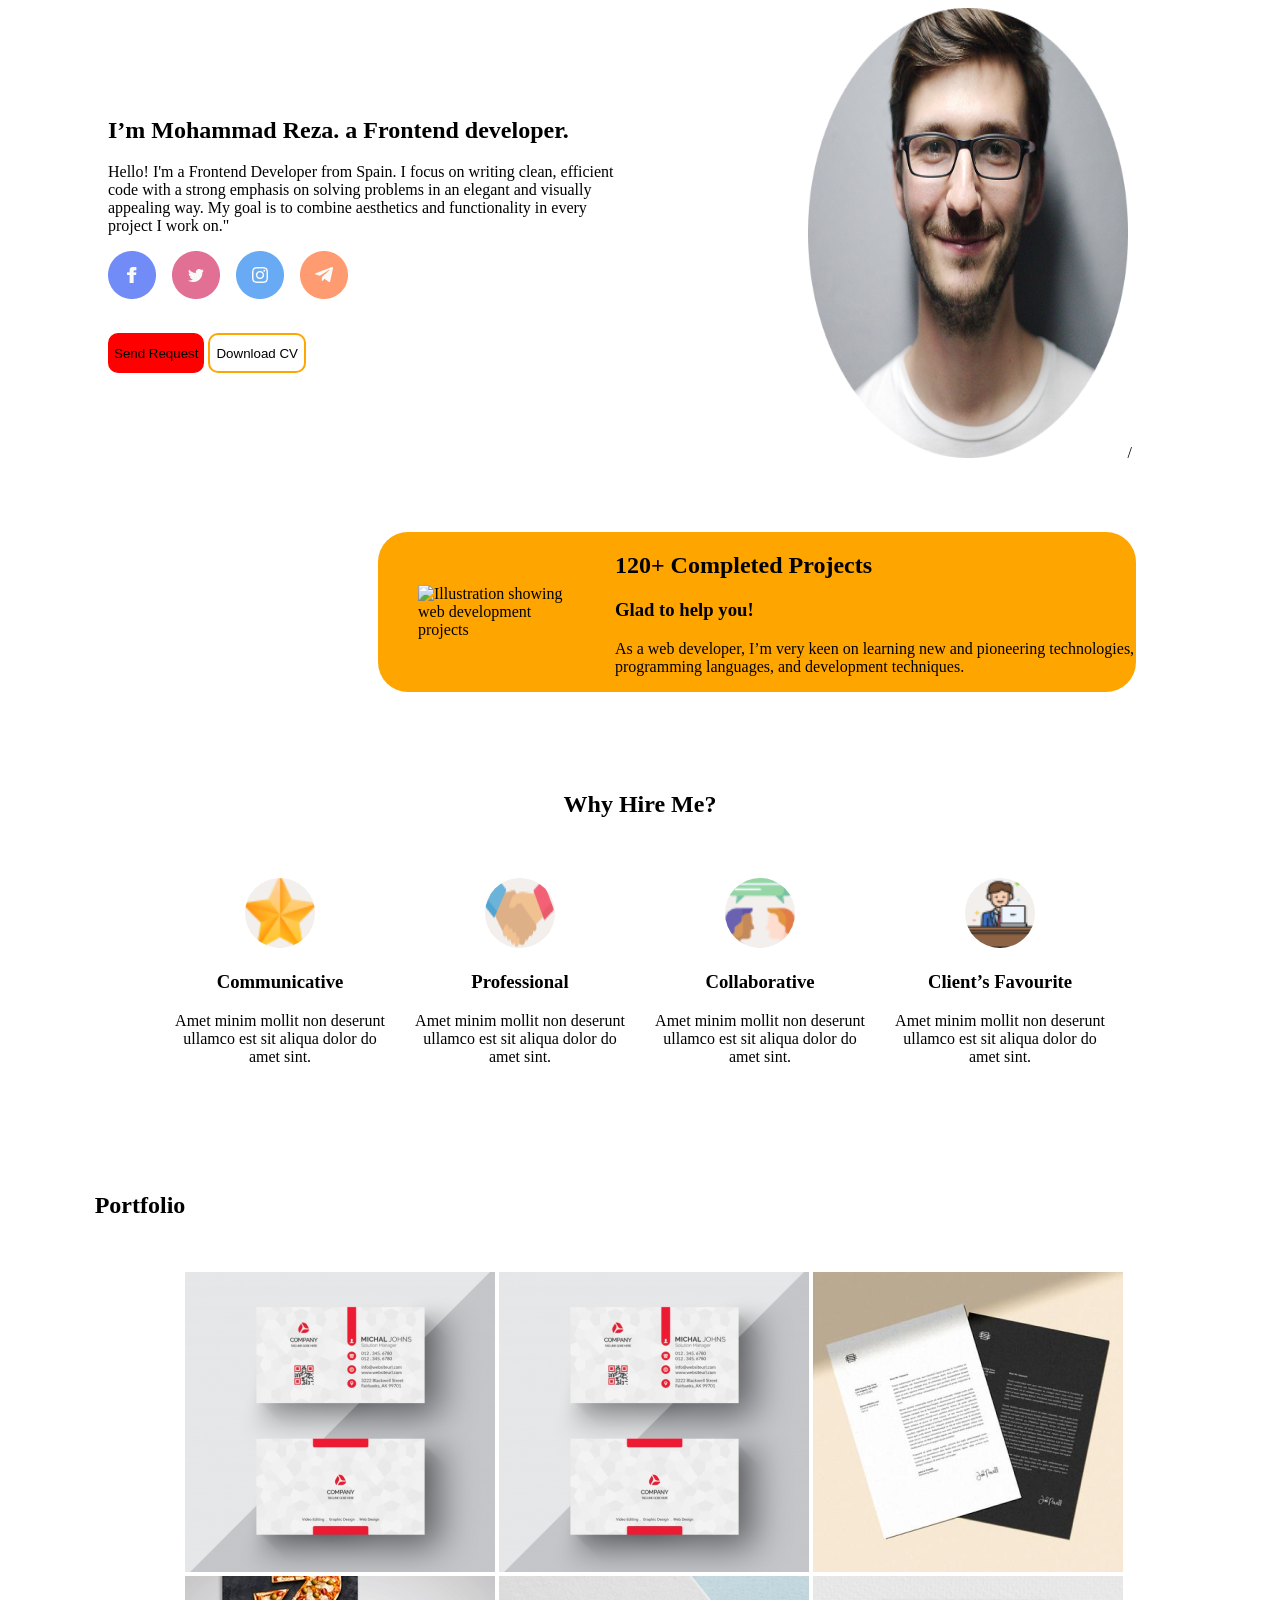
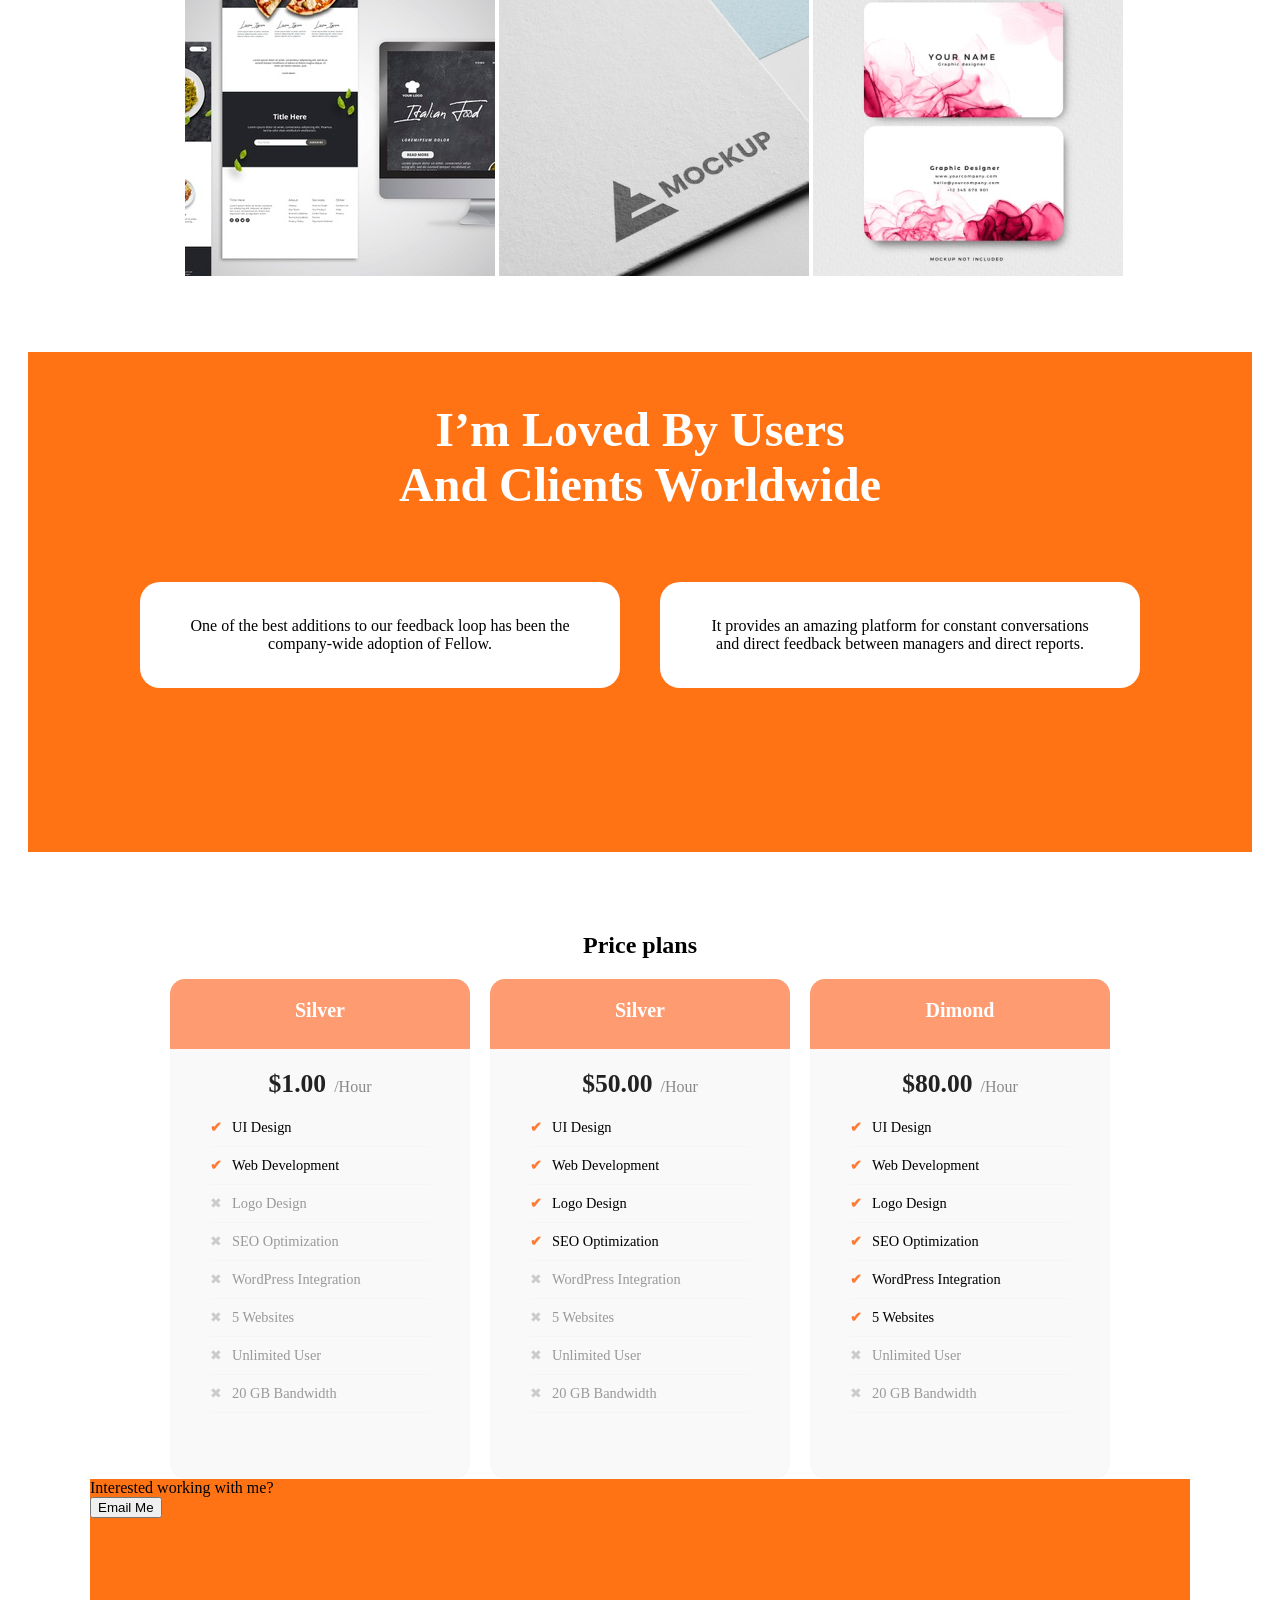
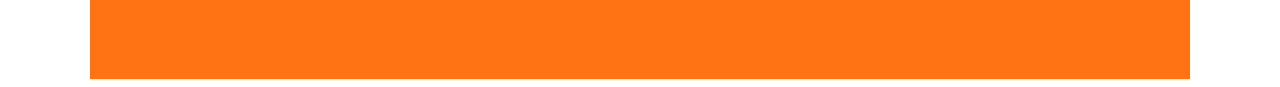
==== mainpage.html @ e1cbdbc8 "eleven-4" ====
<!doctype html>
<html lang="en">
<head>
    <meta charset="UTF-8">
    <meta name="viewport"
          content="width=device-width, user-scalable=no, initial-scale=1.0, maximum-scale=1.0, minimum-scale=1.0">
    <meta http-equiv="X-UA-Compatible" content="ie=edge">
    <link rel="stylesheet" href="mainpage.css">
    <title>Лендінг пейдж</title>
</head>
<body>
<header></header>
<main>
<section class="firstdiv">
    <div class="onediv">
     <h2>
         I’m Mohammad Reza.
         a Frontend developer.
     </h2>
        <p>
            Hello! I'm a Frontend Developer from Spain. I
            focus on writing clean, efficient code with a strong emphasis on
            solving problems in an elegant and visually appealing way.
            My goal is to combine aesthetics and functionality
            in every project I work on."
        </p>
        <div>
            <img src="SOCIAL%20MEDIA.png" alt="social media">
        </div>

        <button class="firstBut">Send Request</button>
        <button class="secBut">Download CV</button>
    </div>
    <div class="oneimg">
        <img src="Image.png" alt="nice boy">/
    </div>
</section>
    <section class="sectionSecond">
        <div>
            <figure>
                <img src="Transparent%20zoomed%201.svg" alt="Illustration showing web development projects">
            </figure>
        </div>
        <div>
            <h2><span>120+</span> Completed Projects</h2>
            <h3>Glad to help you!</h3>
            <p>As a web developer, I’m very keen on learning new and pioneering
                technologies, programming languages, and development techniques.</p>
        </div>
    </section>
    <section class="secSection">
        <h2>Why Hire Me?</h2>
        <div class="hire-future">
            <div class="future">

                <img src="Group%20242.png">
                <h3>Communicative</h3>
                <p>Amet minim mollit non deserunt ullamco
                    est sit aliqua dolor do amet sint. </p>
            </div>
            <div class="future">
                <img src="Group%20243.png">
                <h3>Professional</h3>
                <p>Amet minim mollit non deserunt ullamco
                    est sit aliqua dolor do amet sint. </p>
            </div>
            <div class="future">

                <img src="Group.png">
                <h3>Collaborative</h3>
                <p>Amet minim mollit non deserunt ullamco
                    est sit aliqua dolor do amet sint. </p>
            </div>
            <div class="future">
                <img src="Layer_65.png">
                <h3>Client’s Favourite</h3>
                <p>Amet minim mollit non deserunt ullamco
                    est sit aliqua dolor do amet sint. </p>
            </div>
        </div>
    </section>
    <section class="thirdSection">
        <h2>Portfolio</h2>
        <div class="portfolio">
            <img src="Image%20(2).png" alt="personal computer">
            <img src="Image%20(2).png" alt="picture with name of company">
            <img src="Image%20(3).png" alt="black CV">
            <img src="Image%20(4).png" alt="landing page fof pizzeriya">
            <img src="Image%20(5).png" alt="name company on the table">
            <img src="Image%20(6).png" alt="event cards">
        </div>
    </section>
    <section class="testimonials">
        <h2>I’m Loved By Users<br> And Clients Worldwide</h2>
        <div class="blockTestimonials">
        <div class="textSection">
            One of the best additions to our feedback loop
                has been the company-wide adoption of Fellow.
        </div>
        <div class="textSection">
            It provides an amazing platform for constant
                conversations and direct feedback between managers and direct reports.
        </div>
        </div>
    </section>
<section class="priceBlock">
    <h2>Price plans</h2>
    <div class="priceBox">

        <div>
    <div class="price">
       <div class="priceHeader">Silver</div>
        <div class="priceMain">
            <span class="amount">$1.00</span> <span class="per">/Hour</span>
            <ul class="futures">
                <li class="active">UI Design</li>
                <li class="active">Web Development</li>
                <li>Logo Design</li>
                <li>SEO Optimization</li>
                <li>WordPress Integration</li>
                <li>5 Websites</li>
                <li>Unlimited User</li>
                <li>20 GB Bandwidth</li>
            </ul>
        </div>  </div></div>


    <div>

            <div class="price">
                <div class="priceHeader">Silver</div>
                <div class="priceMain">
                    <span class="amount">$50.00</span> <span class="per">/Hour</span>
                    <ul class="futures">
                        <li class="active">UI Design</li>
                        <li class="active">Web Development</li>
                        <li class="active">Logo Design</li>
                        <li class="active">SEO Optimization</li>
                        <li>WordPress Integration</li>
                        <li>5 Websites</li>
                        <li>Unlimited User</li>
                        <li>20 GB Bandwidth</li>
                    </ul>

    </div>  </div></div>

        <div>
            <div class="price">
                        <div class="priceHeader">Dimond</div>
                        <div class="priceMain">
                            <span class="amount">$80.00</span> <span class="per">/Hour</span>
                            <ul class="futures">
                                <li class="active">UI Design</li>
                                <li class="active">Web Development</li>
                                <li class="active">Logo Design</li>
                                <li class="active">SEO Optimization</li>
                                <li class="active">WordPress Integration</li>
                                <li class="active">5 Websites</li>
                                <li>Unlimited User</li>
                                <li>20 GB Bandwidth</li>
                            </ul>
                        </div>
                    </div>
        </div>
</section>

    <section class="workWithMe">
        <div class="divWorkWithMe">
        <div>Interested working with me?</div>
        <div>
            <button class="emailMe">Email Me</button>
        </div>
        </div>
    </section>
</main>
<footer></footer>
</body>
</html>
---- mainpage.css ----
.oneimg img{
   height:50vh;
   width:25vw;
   padding-left: 50px;
}

.firstdiv{
width:80vw;
display:flex;
justify-content:space-between;
align-items:center;
flex-direction:row;
padding-left:100px;
}

.onediv{
width:50%
}

.firstBut{
margin-top:30px;
height:40px;
background:red;
border:none;
border-radius:10px;
}

.secBut{
background:none;
border:2px orange solid;
border-radius:10px;
height:40px;
}

.sectionSecond{
display:flex;
align-items:center;
justify-content:space-between;
background:orange;
border-radius:30px;
width:60%;
margin-left:370px;
margin-top:70px;
}

.secSection{
text-align:center;
padding:80px 40px;
}

.hire-future{
display:flex;
justify-content:center;
flex-wrap:wrap;
max-width:1000px;
margin:0 auto;
padding-top:30px;
}

.future{
max-width:220px;
padding:10px;
}

.future img{
background-color:#f2efed;
border-radius:50%;
width:70px;
height:70px;
}

.portfolio{
max-width:1000px;
max-height:600px;
margin-top:100px;
}

.thirdSection{
display:flex;
justify-content:center;
}

.portfolio img{
height:300px;
width:310px;
}


.testimonials{
height:500px;
background-color:#FF7315;
color:white;
text-align:center;
margin:80px 20px;
}
.testimonials h2{
margin-bottom:70px;
font-weight:600;
font-size:3rem;
padding-top:50px;
}

.blockTestimonials{
display:flex;
justify-content:center;
align-items:center;
gap:40px;
flex-wrap:wrap;

}
.priceBlock{
text-align:center;
}
.textSection{
width:400px;
font-size:1rem;
background-color:white;
color:black;
border-radius:20px;
padding: 35px 40px;
}

.price{
background-color:#F9F9F9;
box-shadow:1px black solid;
border-radius:15px;
width:300px;
height:500px;
}

.priceBox{
display:flex;
justify-content:center;
align-items:center;
gap:20px;
height:500px;
}

.priceHeader{
background-color:#FF9B70;
height:10%;
border-radius:15px 15px 0 0;
text-align:center;
padding-top:20px;
font-size:20px;
font-weight:600;
color:white;
margin-bottom:20px;
}
.amount{
font-size:1.6rem;
font-weight:700;
color: #222;
margin-bottom:10px;
}

.per{
font-size:1rem;
color:#888;
margin-left:4px;
margin-bottom:10px;
}

.priceMain{
margin-top:10px;
}

.futures{
list-style:none;
text-align:left;
padding:0 40px;
margin-top:10px;
}

.futures li{
font-size:0.9rem;
color:#999;
padding:10px 0;
border-bottom:1px solid #f5f5f5;
}

.futures li.active{
color:black;
font-weight:500;
}

.futures li.active::before{
content:"✔";
color:#ff7a33;
font-weight:bold;
margin-right:10px;
}

.futures li:not(.active)::before{
content:"✖";
color:#ccc;
margin-right:10px;
}

.workWithMe{
display:flex;
justify-content:center;
align-items:center;
}
.divWorkWithMe{
background-color:#FF7315;
width:1100px;
height:200px;
}
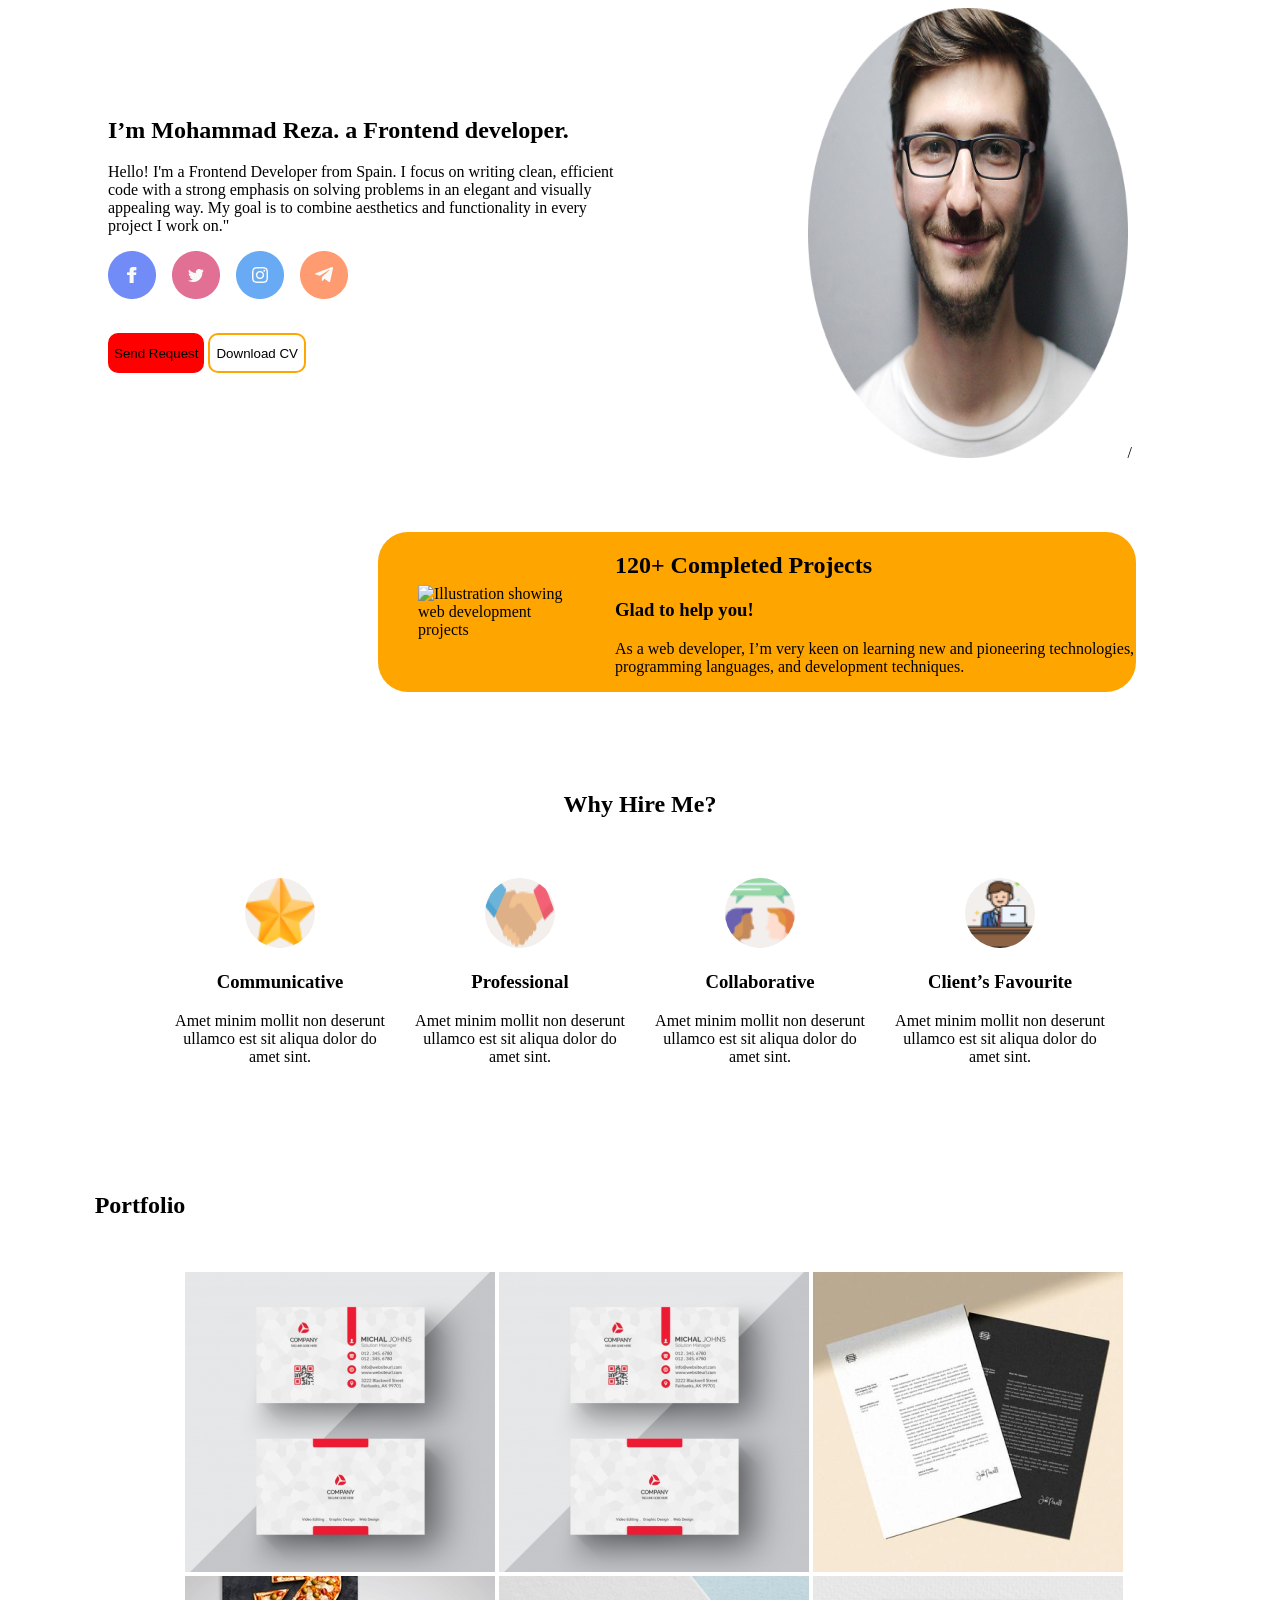
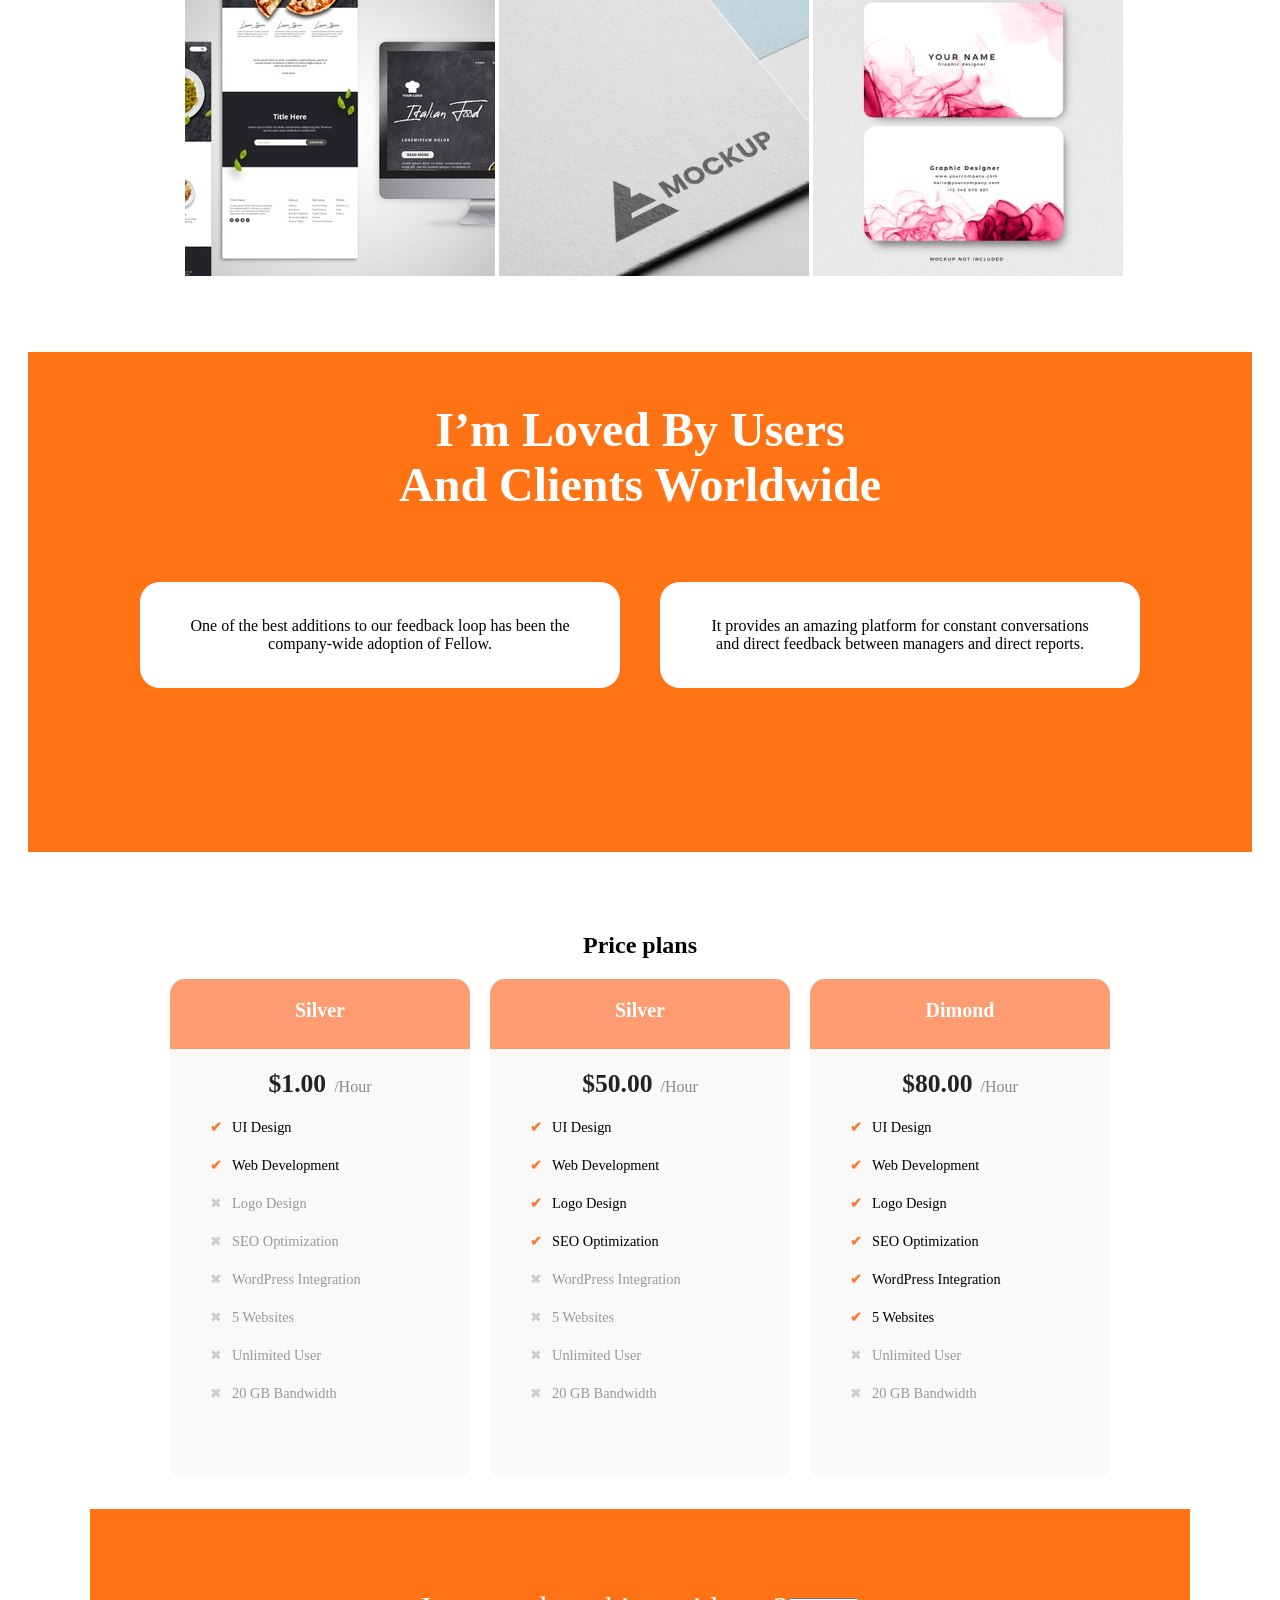
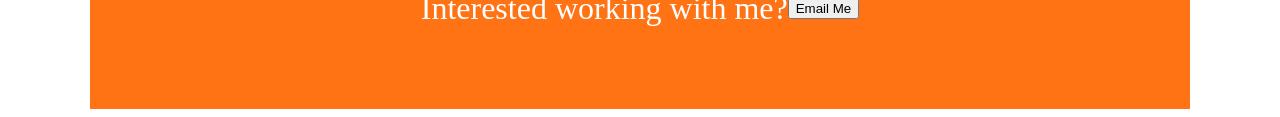
==== commit e5aed3ed: "eleven-5" ====
--- a/mainpage.html
+++ b/mainpage.html
@@ -166,7 +166,7 @@
 
     <section class="workWithMe">
         <div class="divWorkWithMe">
-        <div>Interested working with me?</div>
+        <div class="textWork">Interested working with me?</div>
         <div>
             <button class="emailMe">Email Me</button>
         </div>
--- a/mainpage.css
+++ b/mainpage.css
@@ -200,10 +200,19 @@
 .workWithMe{
 display:flex;
 justify-content:center;
-align-items:center;
+margin-top:30px;
 }
 .divWorkWithMe{
 background-color:#FF7315;
 width:1100px;
 height:200px;
+display:flex;
+justify-content:center;
+align-items:center;
+
+}
+
+.textWork{
+font-size:2rem;
+color:white;
 }
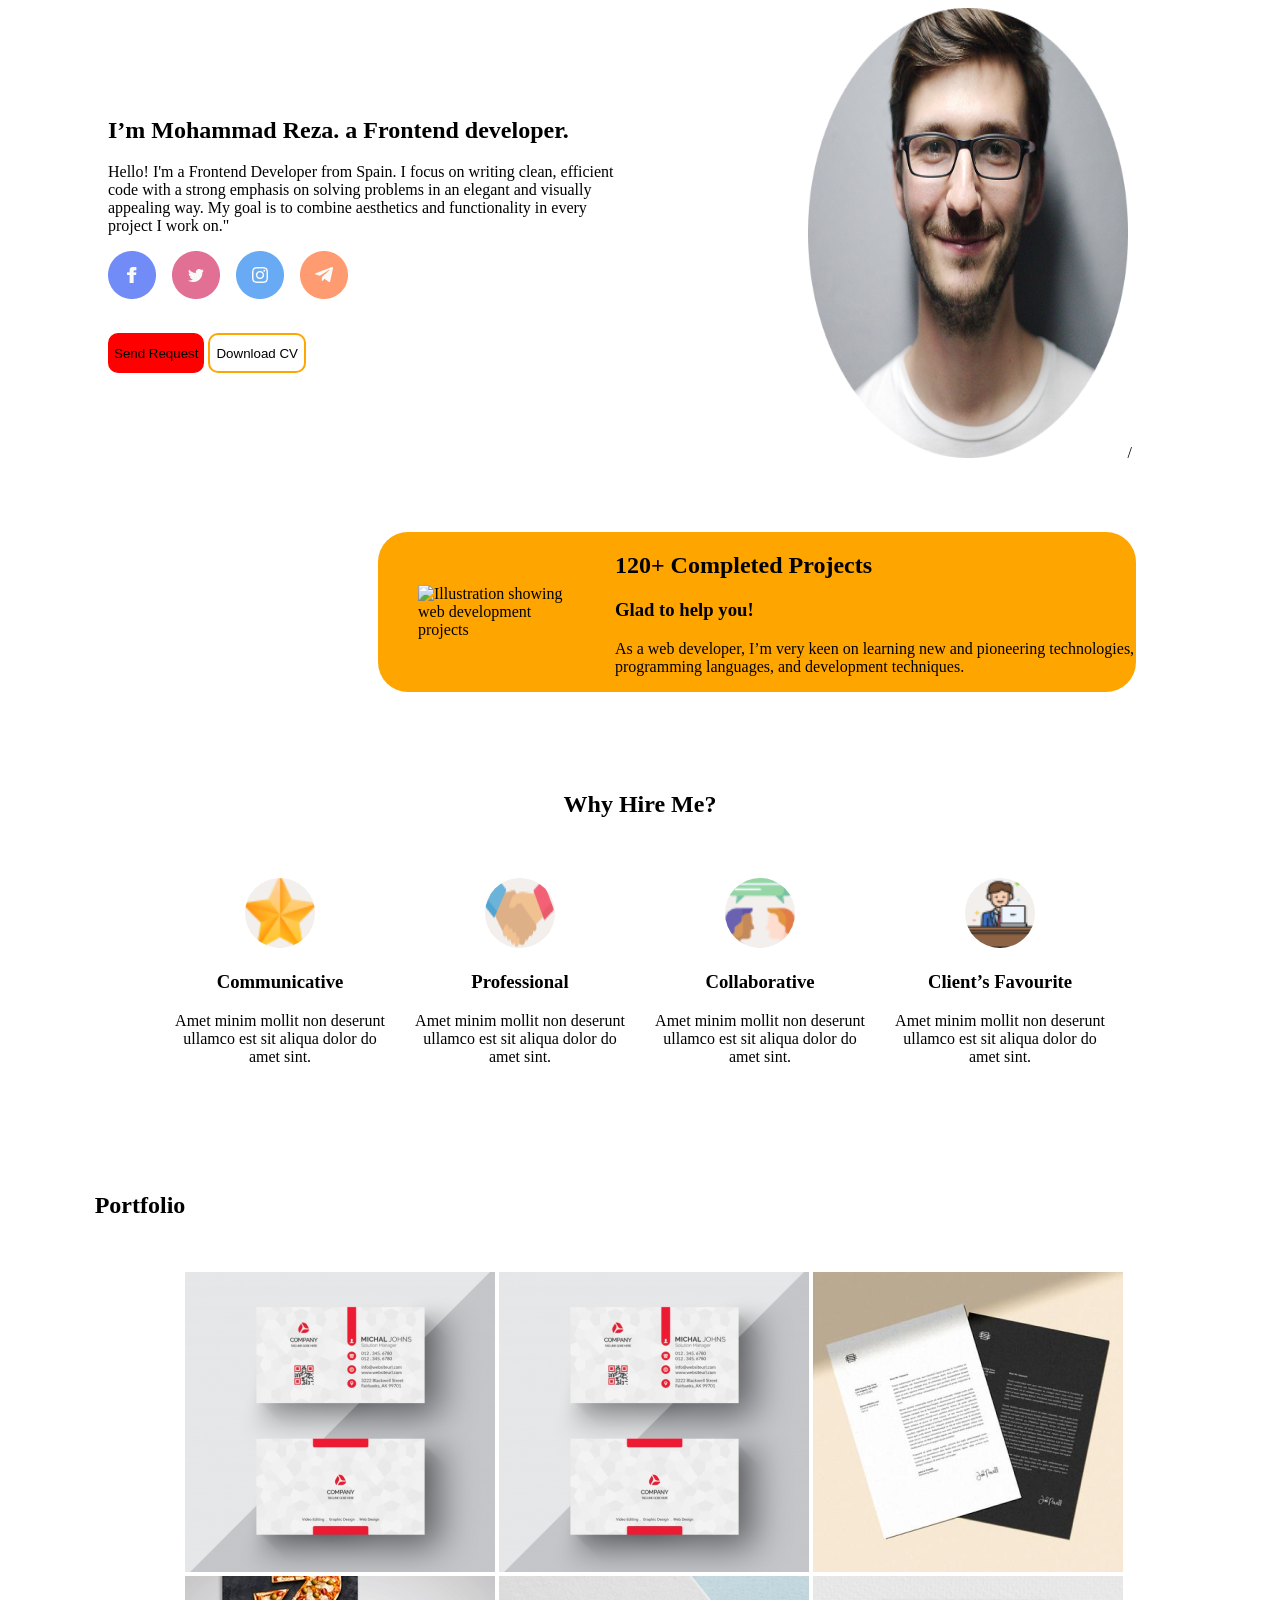
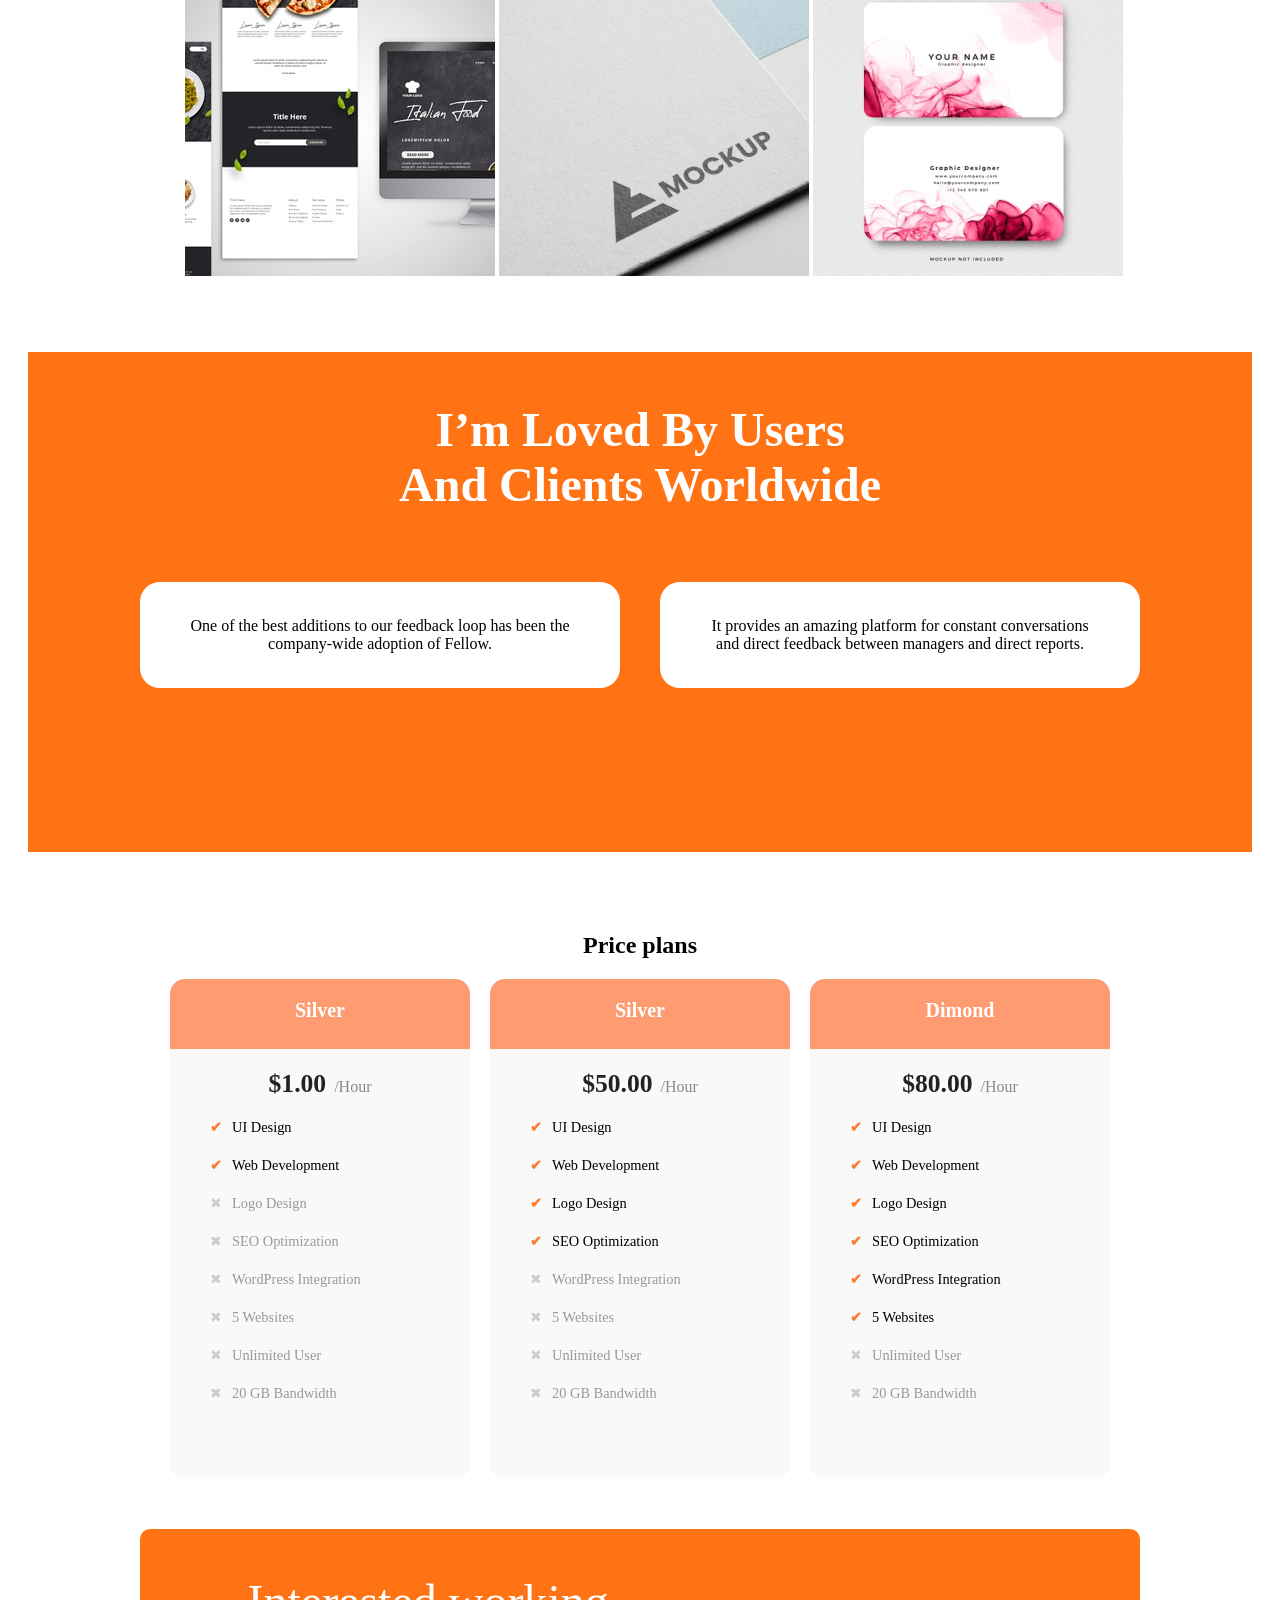
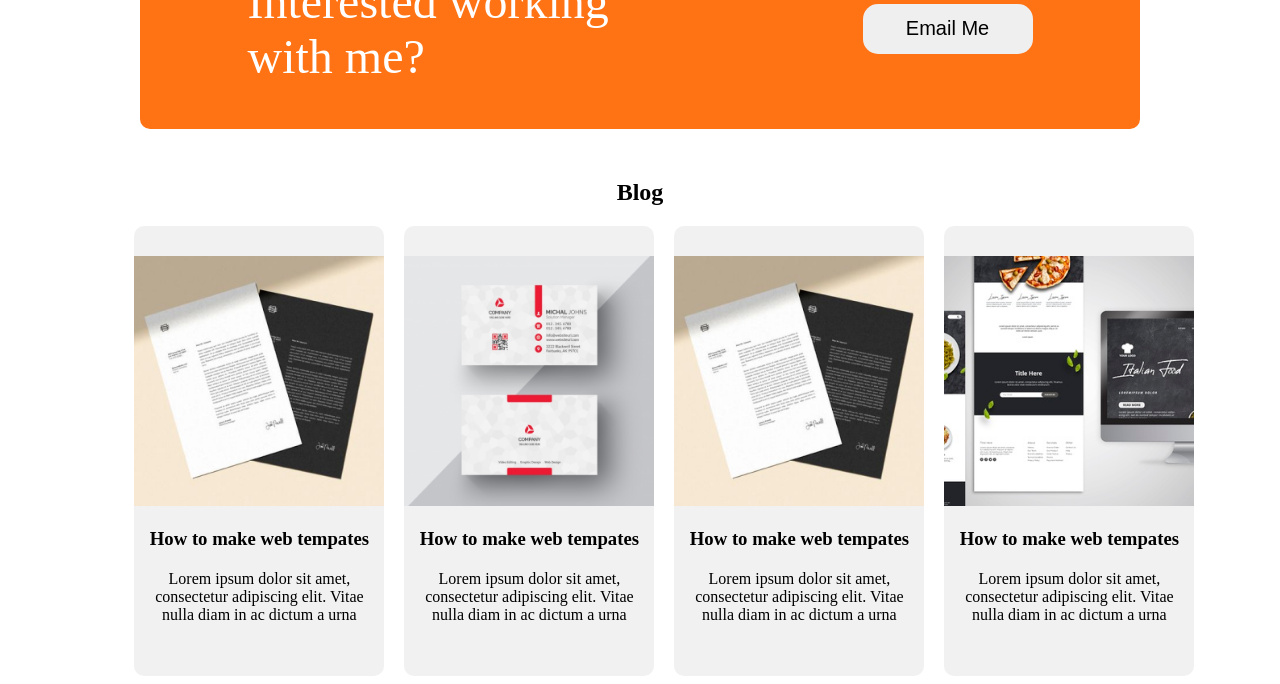
==== commit 91488507: "eleven-7" ====
--- a/mainpage.html
+++ b/mainpage.html
@@ -167,9 +167,38 @@
     <section class="workWithMe">
         <div class="divWorkWithMe">
         <div class="textWork">Interested working with me?</div>
-        <div>
+
             <button class="emailMe">Email Me</button>
-        </div>
+
+        </div>
+    </section>
+    <section class="blogSection">
+        <h2>Blog</h2>
+        <div class="blogBox">
+            <div class="blogDiv">
+                <img src="Image%20(3).png" alt="blog">
+                <h3>How to make web tempates</h3>
+                <p>Lorem ipsum dolor sit amet, consectetur adipiscing elit.
+                    Vitae nulla diam in ac dictum a urna</p>
+            </div>
+            <div class="blogDiv">
+                <img src="Image%20(2).png" alt="blog">
+                <h3>How to make web tempates</h3>
+                <p>Lorem ipsum dolor sit amet, consectetur adipiscing elit.
+                    Vitae nulla diam in ac dictum a urna</p>
+            </div>
+            <div class="blogDiv">
+                <img src="Image%20(3).png" alt="blog">
+                <h3>How to make web tempates</h3>
+                <p>Lorem ipsum dolor sit amet, consectetur adipiscing elit.
+                    Vitae nulla diam in ac dictum a urna</p>
+            </div>
+            <div class="blogDiv">
+                <img src="Image%20(4).png" alt="blog">
+                <h3>How to make web tempates</h3>
+                <p>Lorem ipsum dolor sit amet, consectetur adipiscing elit.
+                    Vitae nulla diam in ac dictum a urna</p>
+            </div>
         </div>
     </section>
 </main>
--- a/mainpage.css
+++ b/mainpage.css
@@ -200,19 +200,67 @@
 .workWithMe{
 display:flex;
 justify-content:center;
-margin-top:30px;
+margin-top:50px;
 }
 .divWorkWithMe{
 background-color:#FF7315;
-width:1100px;
+width:1000px;
 height:200px;
 display:flex;
-justify-content:center;
-align-items:center;
+justify-content:space-around;
+align-items:center;
+border-radius:10px;
 
 }
 
 .textWork{
-font-size:2rem;
+font-size:3rem;
+width:40%;
 color:white;
+}
+
+.emailMe{
+height:50px;
+width:170px;
+border-radius:15px;
+border:none;
+cursor:pointer;
+font-size:20px;
+transition:1s;
+}
+
+.emailMe:hover{
+background-color:#45a049;
+}
+
+.blogBox{
+display:flex;
+justify-content:space-between;
+margin: 0 auto;
+gap:20px;
+width:80%;
+
+}
+
+.blogSection{
+text-align:center;
+padding 40px;
+margin-top:50px;
+}
+
+.blogDiv{
+width:25%;
+height:450px;
+background-color:#F1F1F1;
+border-radius:10px;
+}
+
+.blogDiv img{
+margin-top:30px;
+height:250px;
+width:250px;
+}
+
+.blogDiv p{
+margin:20px;
 }
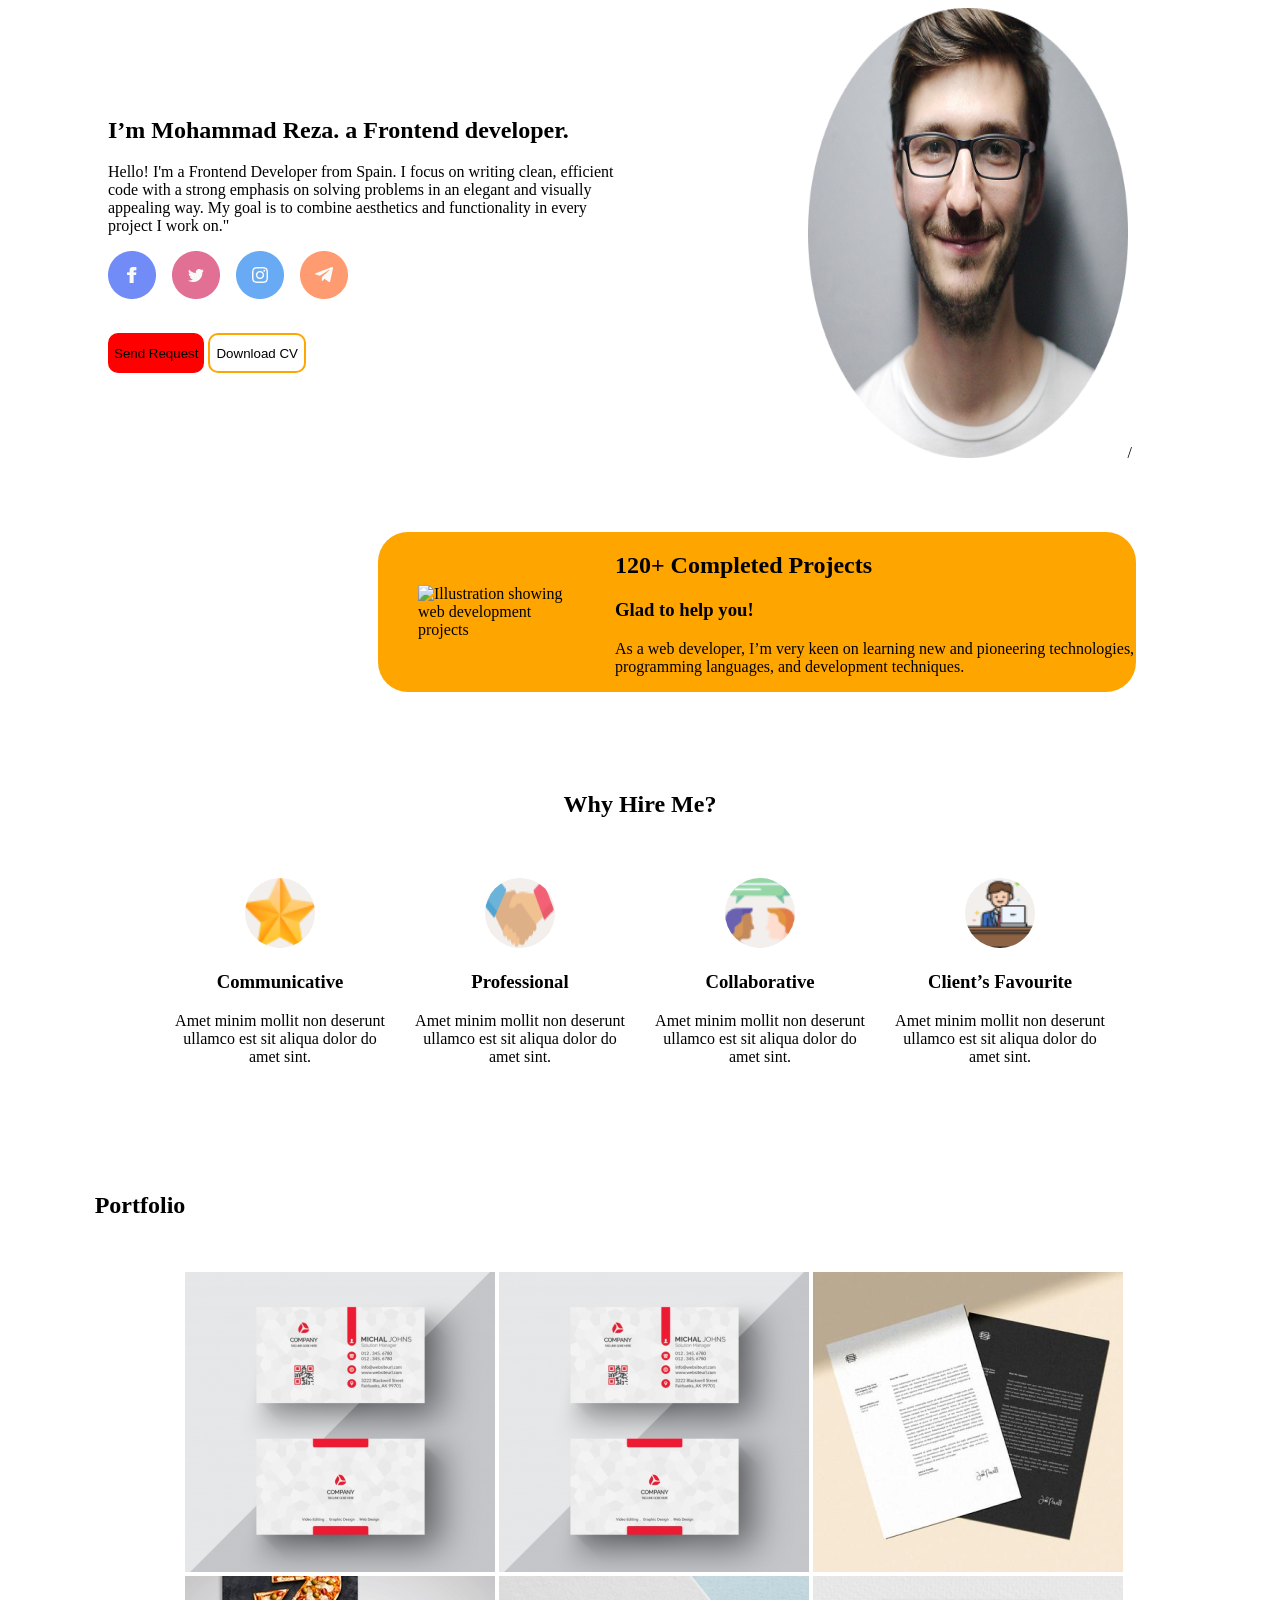
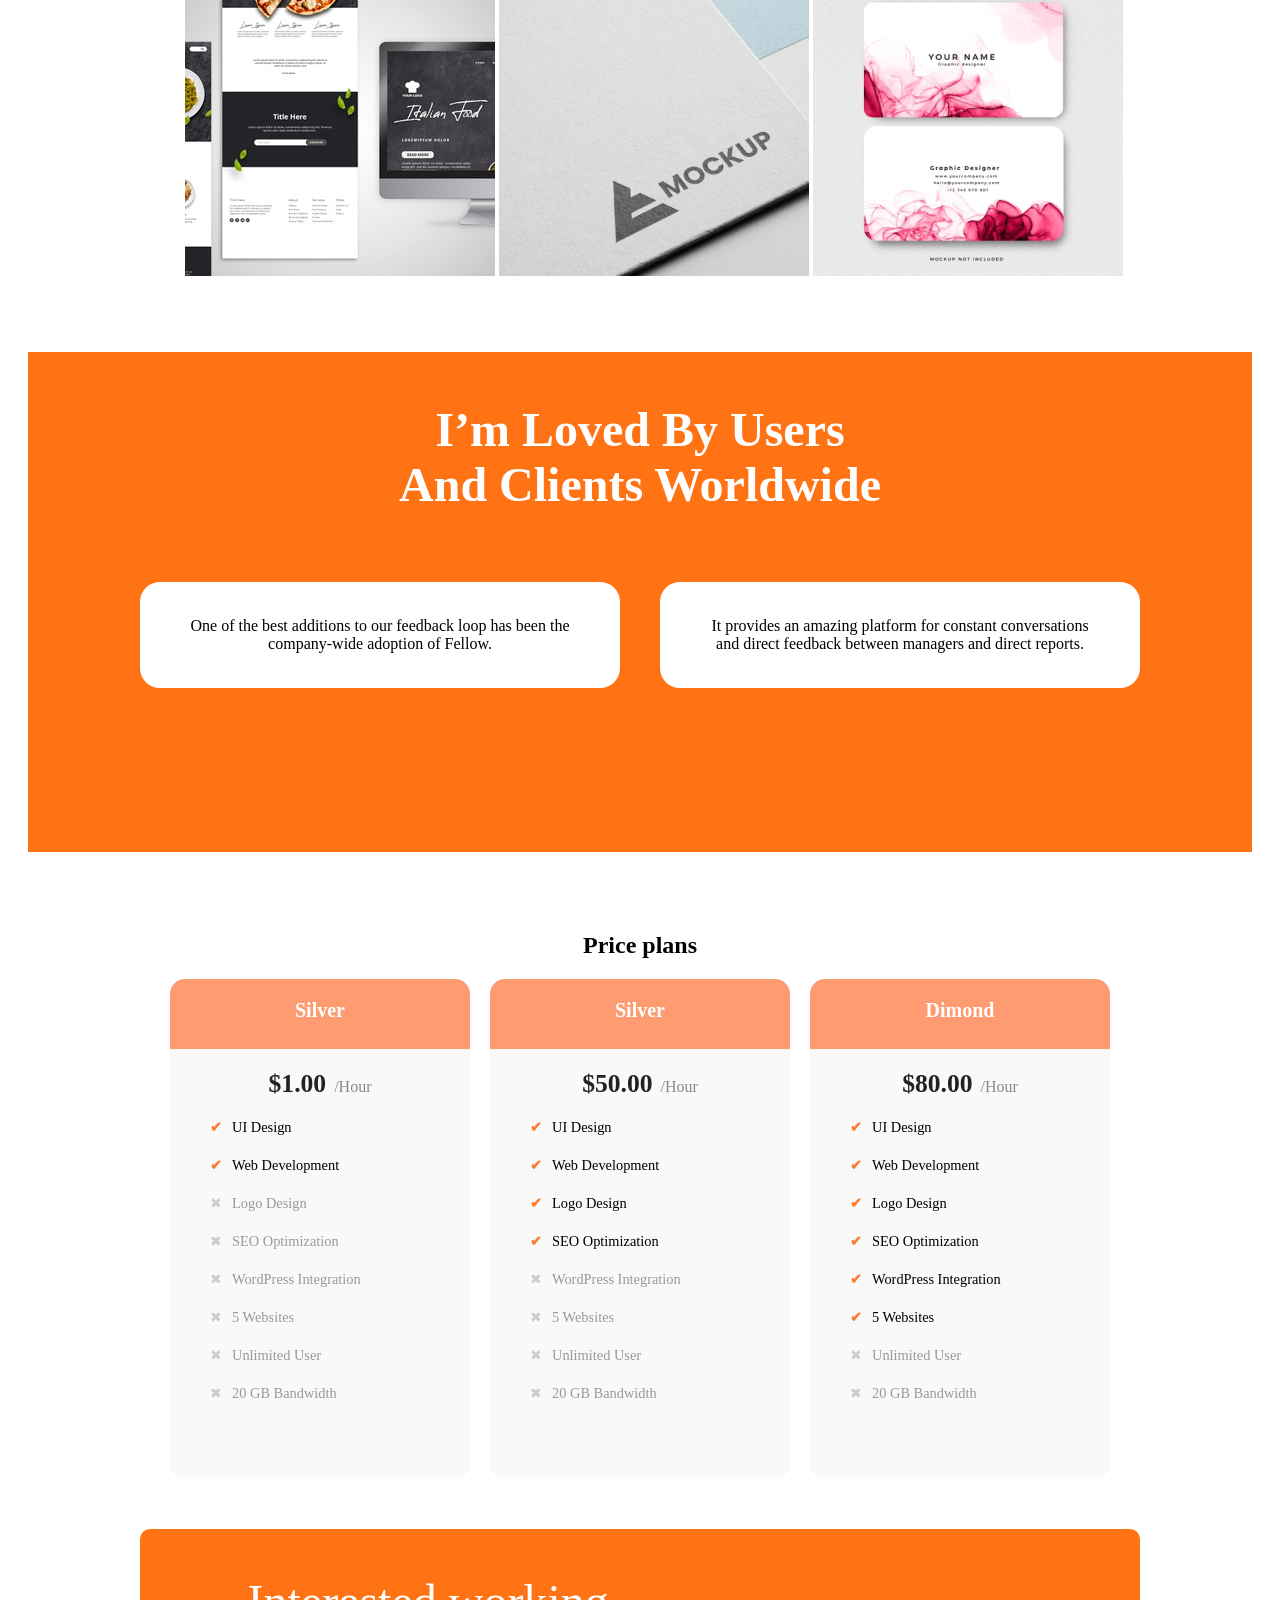
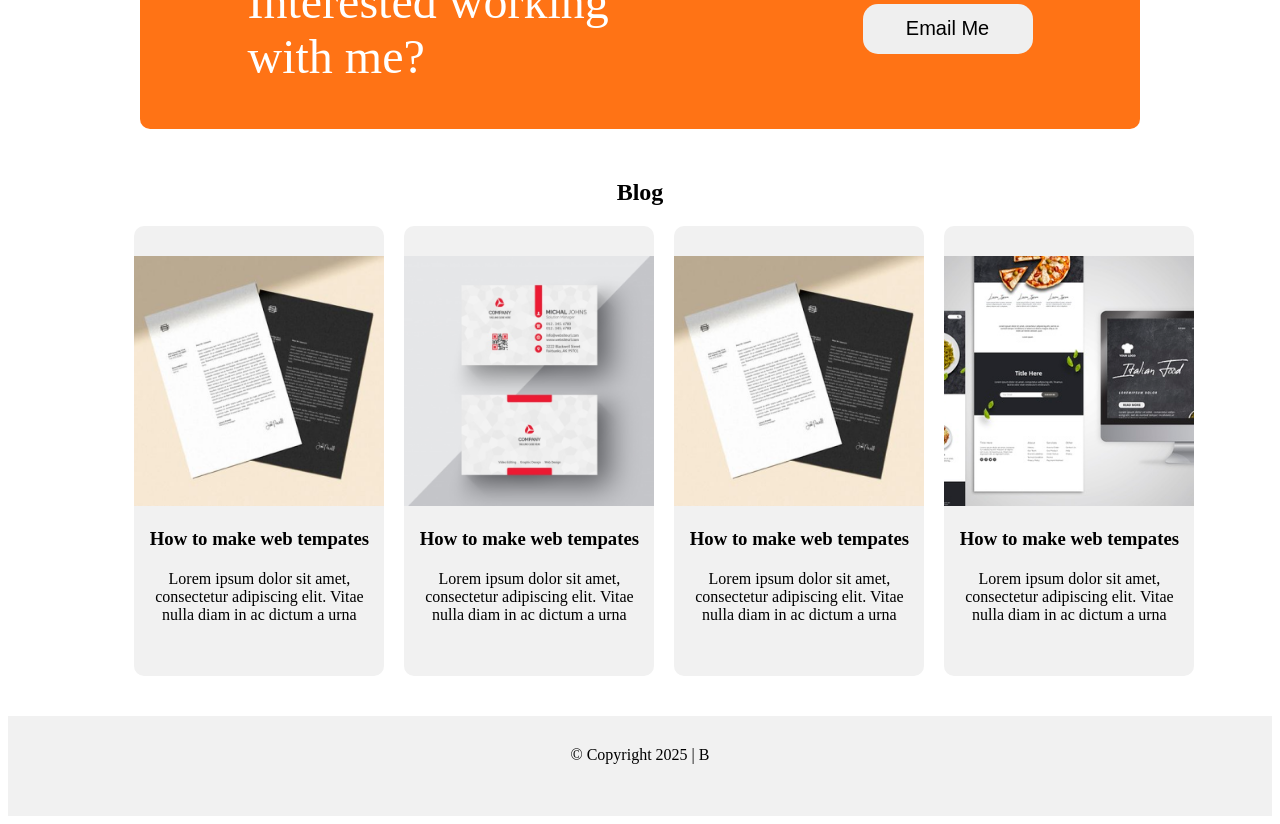
==== commit 49d3716b: "eleven-8" ====
--- a/mainpage.html
+++ b/mainpage.html
@@ -202,6 +202,8 @@
         </div>
     </section>
 </main>
-<footer></footer>
+<footer>
+    <p>© Copyright 2025 | B</p>
+</footer>
 </body>
 </html>
--- a/mainpage.css
+++ b/mainpage.css
@@ -263,4 +263,16 @@
 
 .blogDiv p{
 margin:20px;
+}
+
+footer{
+height:100px;
+background-color:#F1F1F1;
+margin-top:40px;
+display:flex;
+justify-content:center;
+}
+
+footer p{
+margin-top:30px;
 }
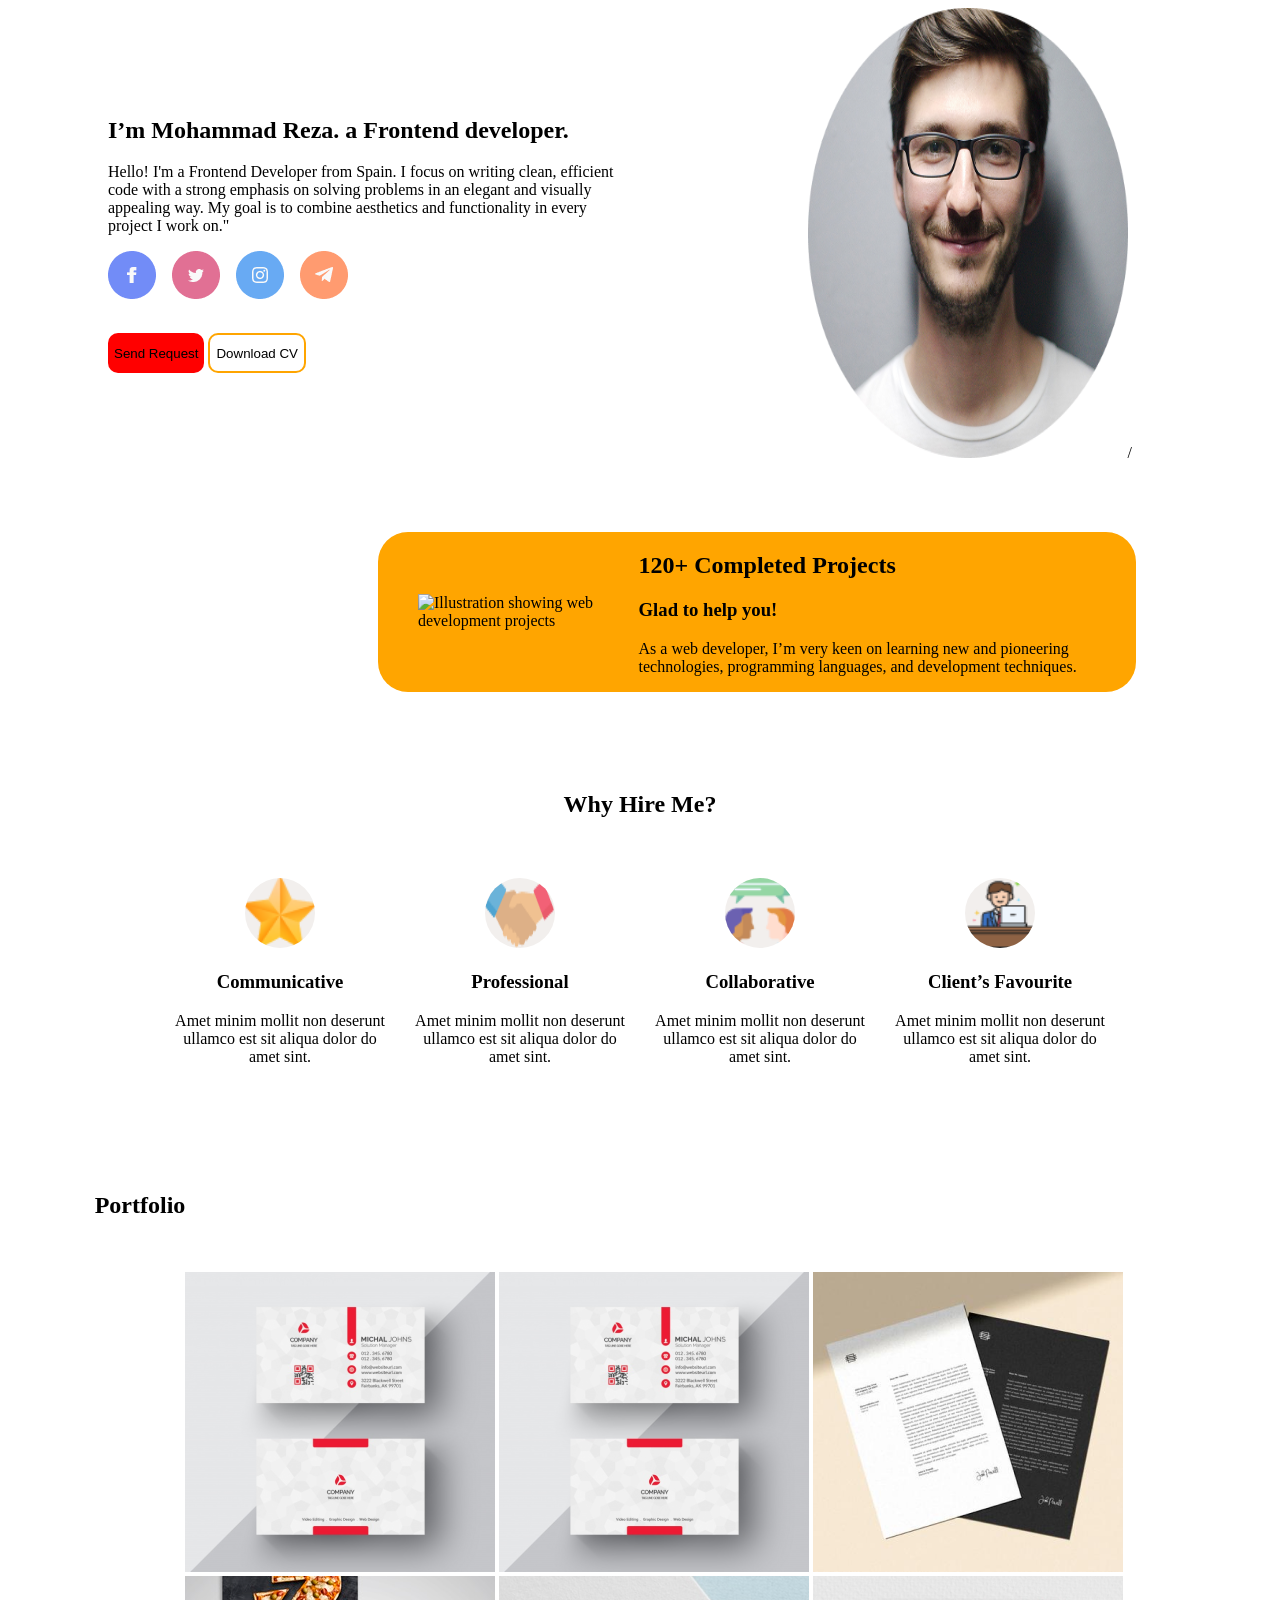
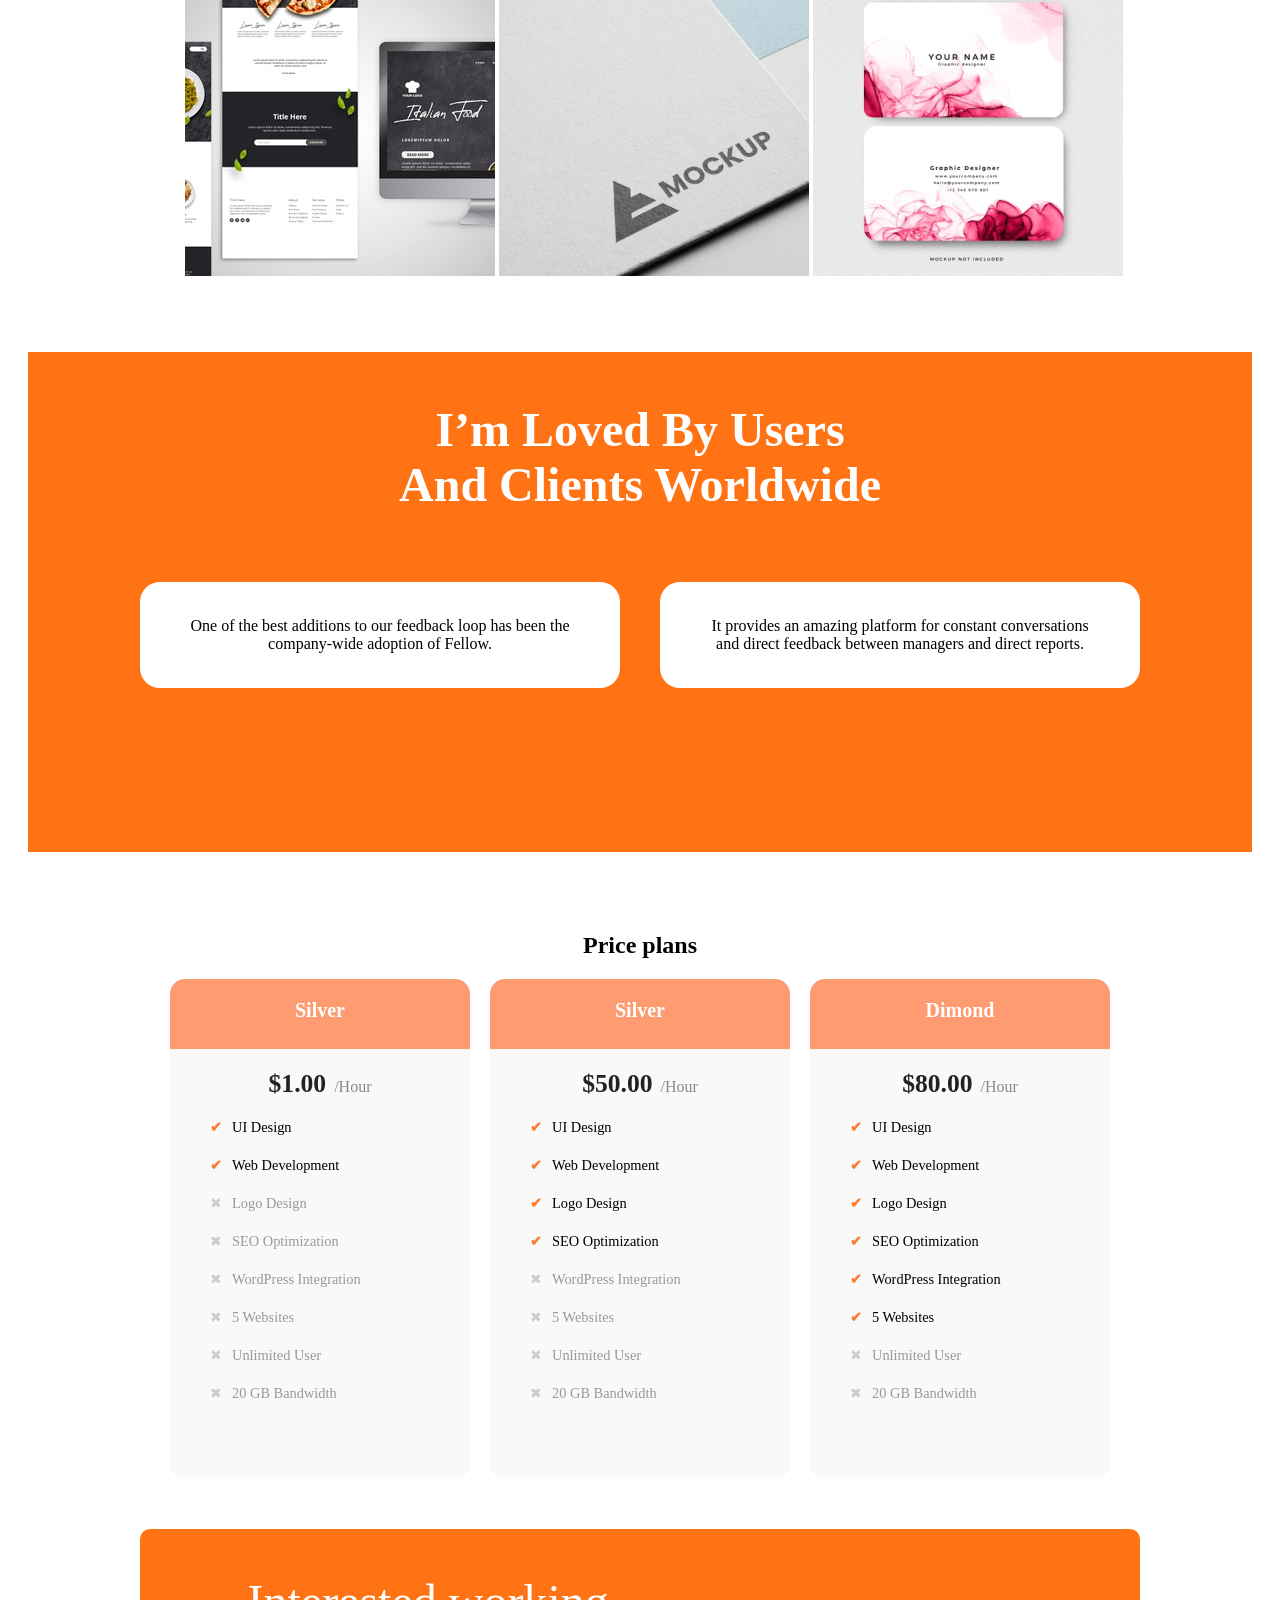
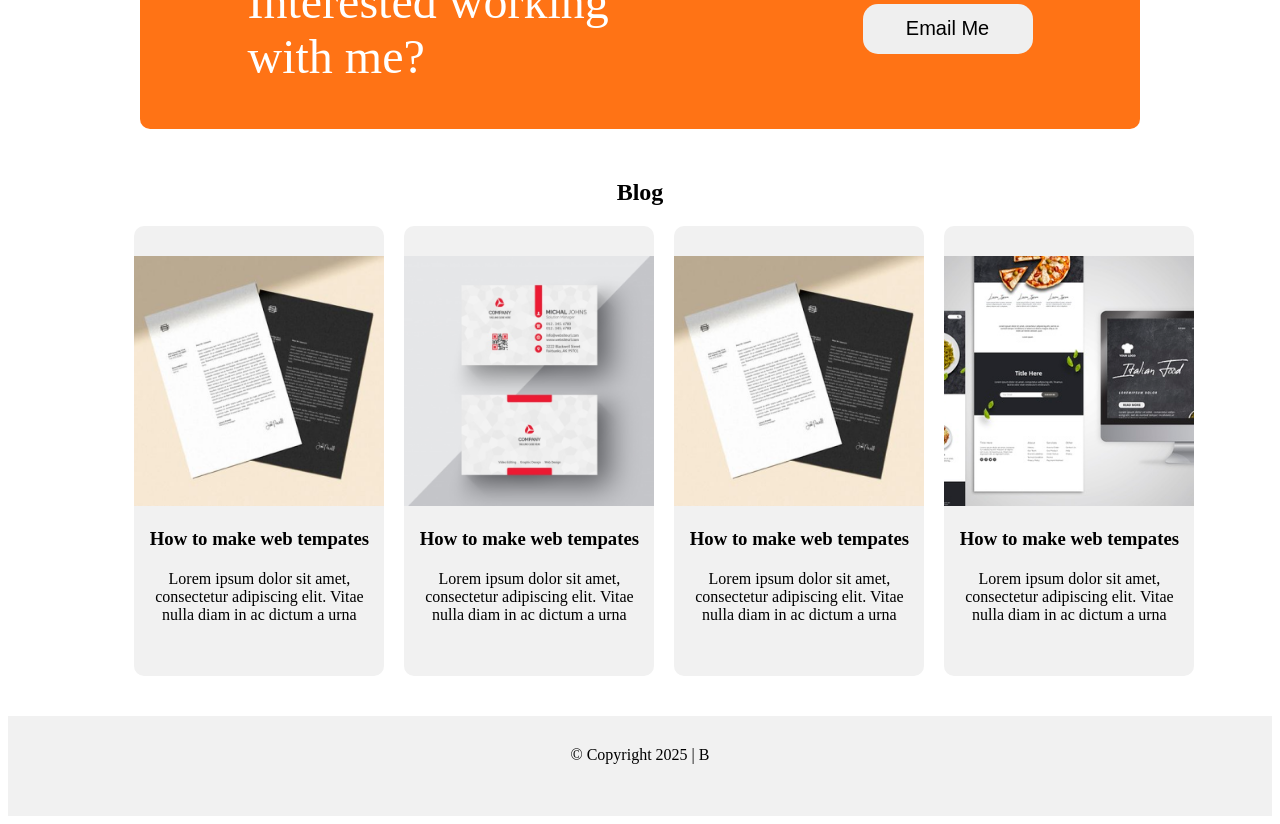
==== commit 4c30797d: "media_360-700-1" ====
--- a/mainpage.html
+++ b/mainpage.html
@@ -6,6 +6,7 @@
           content="width=device-width, user-scalable=no, initial-scale=1.0, maximum-scale=1.0, minimum-scale=1.0">
     <meta http-equiv="X-UA-Compatible" content="ie=edge">
     <link rel="stylesheet" href="mainpage.css">
+    <link rel="stylesheet" href="media_360-700.css">
     <title>Лендінг пейдж</title>
 </head>
 <body>
@@ -24,24 +25,24 @@
             My goal is to combine aesthetics and functionality
             in every project I work on."
         </p>
-        <div>
+        <div class="socialImg">
             <img src="SOCIAL%20MEDIA.png" alt="social media">
         </div>
-
+       <div class="twoButton">
         <button class="firstBut">Send Request</button>
-        <button class="secBut">Download CV</button>
+        <button class="secBut">Download CV</button></div>
     </div>
     <div class="oneimg">
         <img src="Image.png" alt="nice boy">/
     </div>
 </section>
     <section class="sectionSecond">
-        <div>
+
             <figure>
                 <img src="Transparent%20zoomed%201.svg" alt="Illustration showing web development projects">
             </figure>
-        </div>
-        <div>
+
+        <div class="secComplProg">
             <h2><span>120+</span> Completed Projects</h2>
             <h3>Glad to help you!</h3>
             <p>As a web developer, I’m very keen on learning new and pioneering
--- a/media_360-700.css
+++ b/media_360-700.css
@@ -0,0 +1,60 @@
+@media screen and (min-width: 360px) and (max-width: 700px){
+
+.firstdiv{
+display:flex;
+align-items:center;
+flex-direction:column-reverse;
+padding:0;
+width:100vw;
+margin-bottom:40px;
+}
+
+.oneimg img{
+width:70vw;
+height:40vh;
+padding:0;
+}
+
+.onediv{
+width:80vw;
+
+}
+.onediv h2{
+margin-left:20px;
+}
+.firstBut{
+margin-right:30px;
+margin-left:30px;
+}
+
+.socialImg{
+display:flex;
+justify-content:center;
+}
+
+.sectionSecond{
+width:90vw;
+display:flex;
+flex-direction:column;
+margin: 0 auto;
+}
+
+figure img {
+width:70vw;
+}
+
+.secComplProg{
+display:flex;
+align-items:center;
+flex-direction:column;
+text-align:center;
+}
+
+.secComplProg p{
+margin:20px;
+}
+
+
+
+
+}
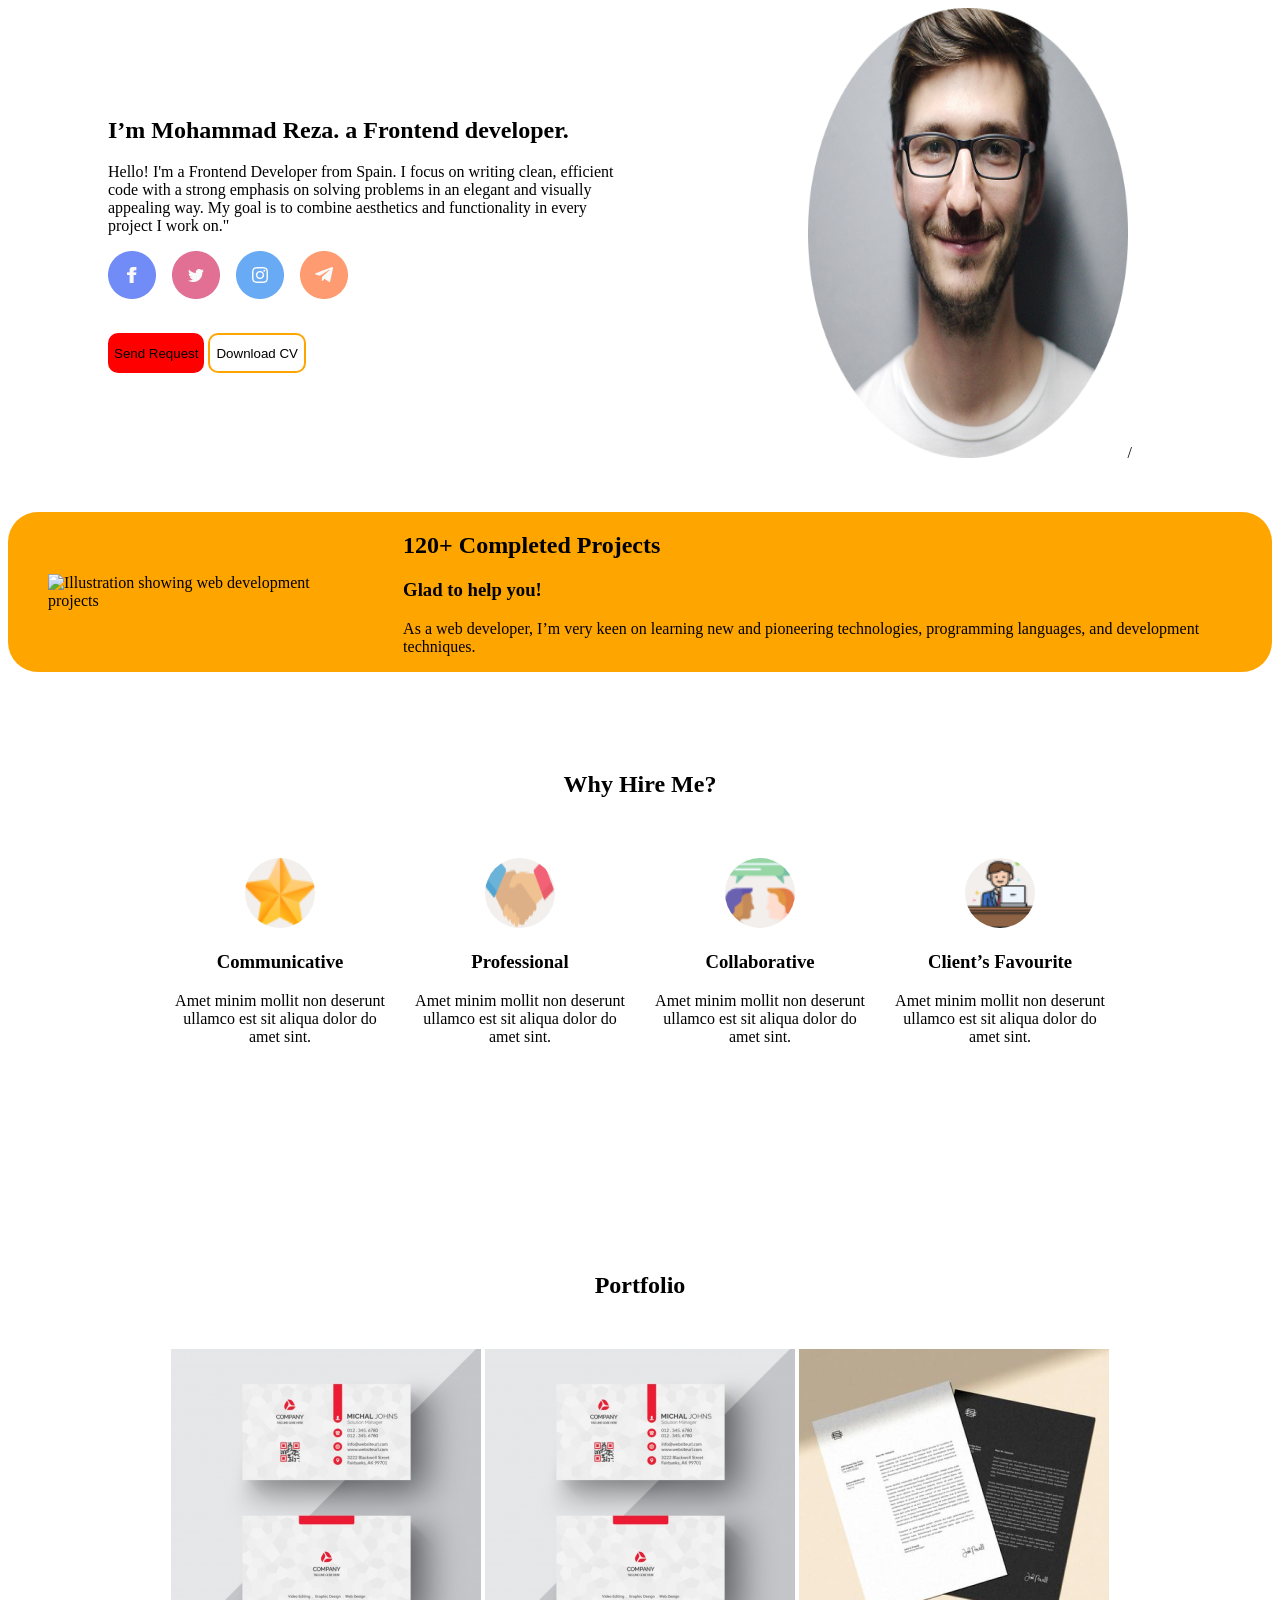
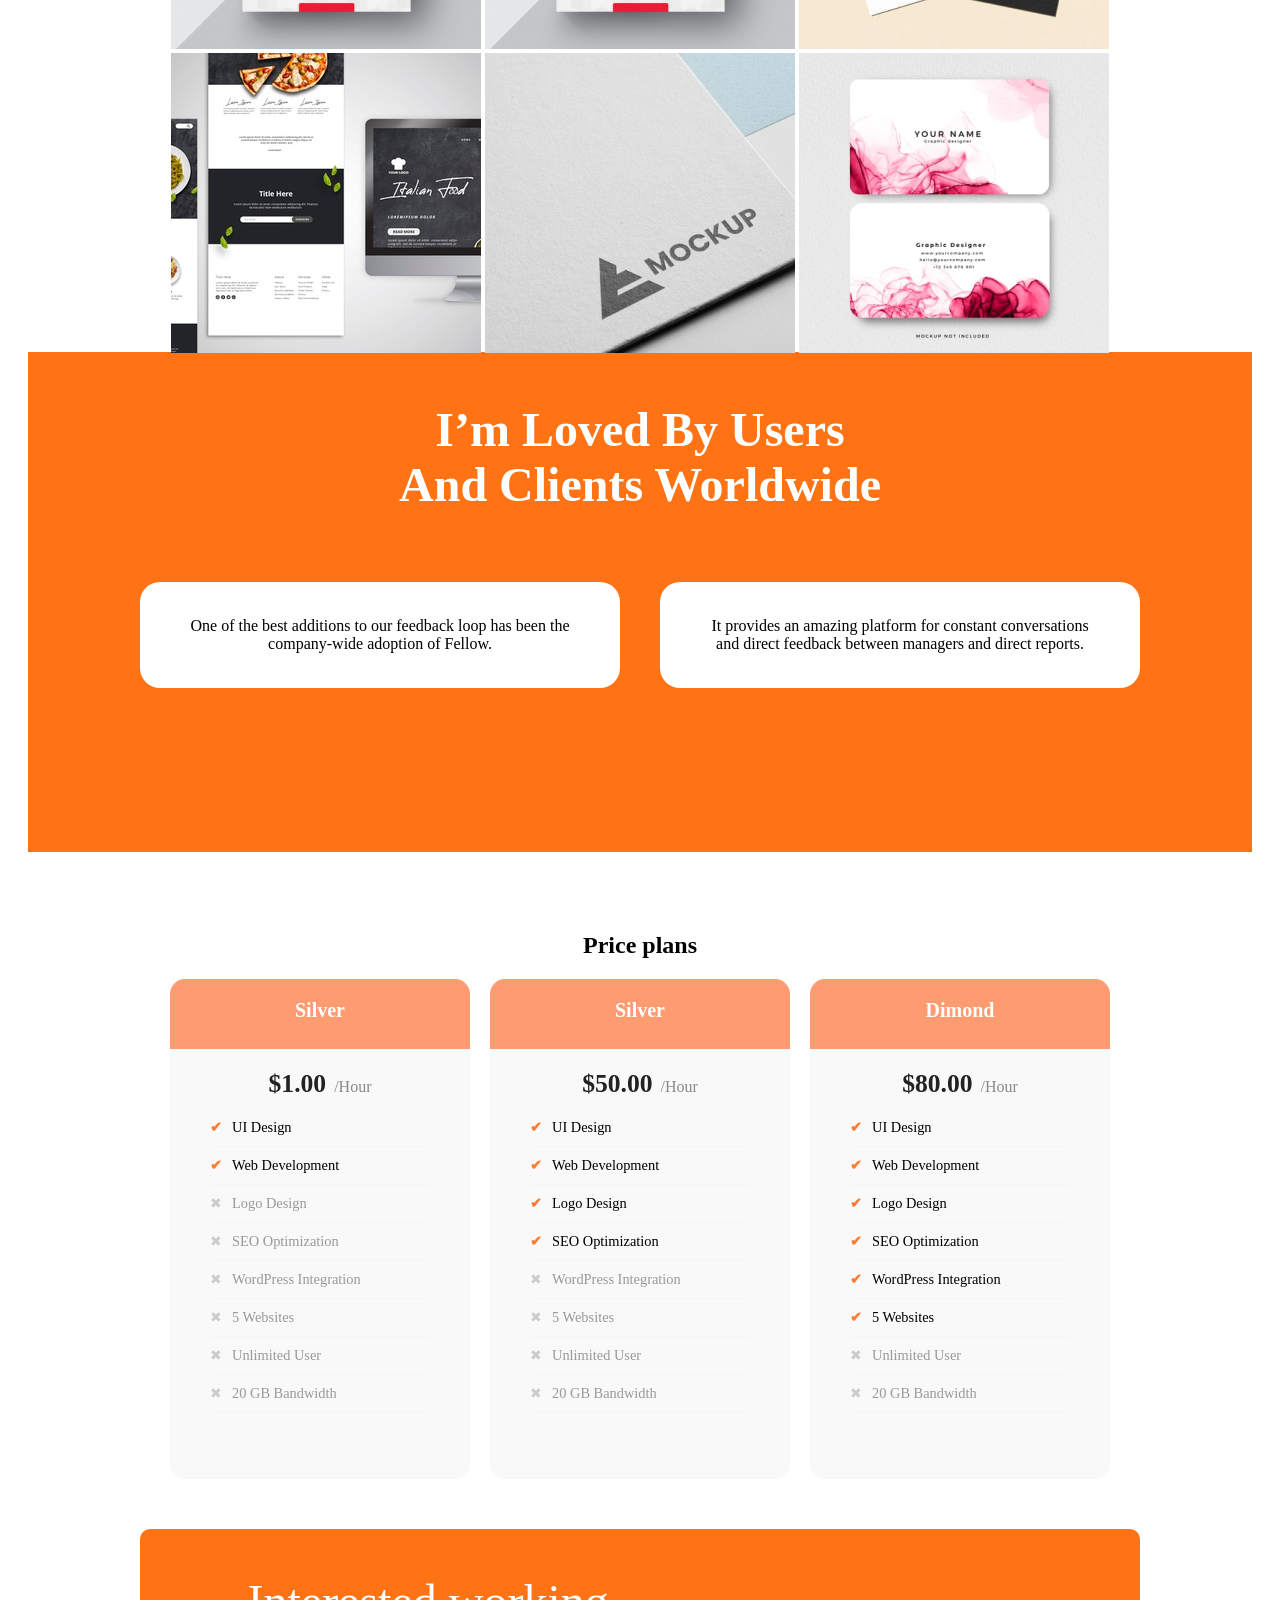
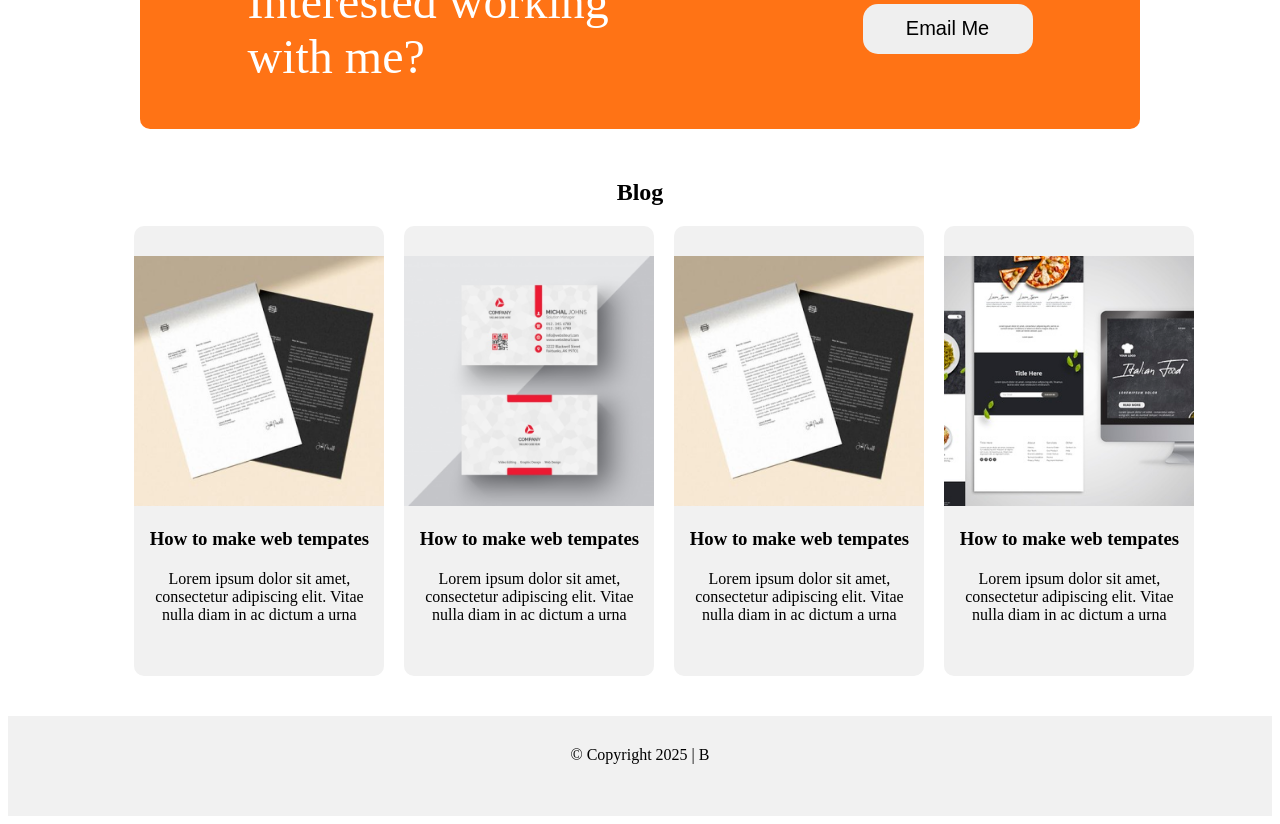
==== commit df1170d3: "media_1001-1500 did all" ====
--- a/mainpage.html
+++ b/mainpage.html
@@ -7,6 +7,8 @@
     <meta http-equiv="X-UA-Compatible" content="ie=edge">
     <link rel="stylesheet" href="mainpage.css">
     <link rel="stylesheet" href="media_360-700.css">
+    <link rel="stylesheet" href="media_700-1000.css">
+    <link rel="stylesheet" href="media_1001-1500.css">
     <title>Лендінг пейдж</title>
 </head>
 <body>
@@ -37,7 +39,6 @@
     </div>
 </section>
     <section class="sectionSecond">
-
             <figure>
                 <img src="Transparent%20zoomed%201.svg" alt="Illustration showing web development projects">
             </figure>
@@ -81,8 +82,9 @@
         </div>
     </section>
     <section class="thirdSection">
-        <h2>Portfolio</h2>
+
         <div class="portfolio">
+            <h2>Portfolio</h2>
             <img src="Image%20(2).png" alt="personal computer">
             <img src="Image%20(2).png" alt="picture with name of company">
             <img src="Image%20(3).png" alt="black CV">
@@ -163,6 +165,7 @@
                         </div>
                     </div>
         </div>
+    </div>
 </section>
 
     <section class="workWithMe">
--- a/mainpage.css
+++ b/mainpage.css
@@ -73,13 +73,19 @@
 max-width:1000px;
 max-height:600px;
 margin-top:100px;
+text-align:center;
 }
 
 .thirdSection{
 display:flex;
 justify-content:center;
-}
-
+align-items:center;
+
+}
+
+.portfolio h2{
+margin-bottom:50px;
+}
 .portfolio img{
 height:300px;
 width:310px;
@@ -249,10 +255,11 @@
 }
 
 .blogDiv{
-width:25%;
+flex-basis:25%;
 height:450px;
 background-color:#F1F1F1;
 border-radius:10px;
+flex: 1 1 calc(25% - 20px);
 }
 
 .blogDiv img{
--- a/media_360-700.css
+++ b/media_360-700.css
@@ -54,7 +54,67 @@
 margin:20px;
 }
 
+.thirdSection{
+display:flex;
+flex-direction:column;
+align-items:center;
+margin:0 auto;
+margin-bottom:130px;
+}
 
+.portfolio{
+display:flex;
+flex-direction:column;
+align-items:center;
+max-height:max-content;
+}
 
+.portfolio img{
 
+height:220px;
+}
+.testimonials h2{
+font-size:1.5rem;
+}
+
+.testimonials{
+height:600px;
+}
+.textSection{
+height:70px;
+width:200px;
+text-align:center;
+margin-bottom:10px;
+}
+
+.priceBox{
+display:flex;
+flex-direction:column;
+height:1400px;
+
+}
+
+.price{
+height:450px;
+width:250px;
+}
+.divWorkWithMe{
+display:flex;
+flex-direction:column;
+}
+
+.textWork{
+font-size:2rem;
+text-align:center;
+}
+
+.blogBox{
+display:flex;
+flex-direction:column;
+}
+
+.blogDiv{
+width:300px;
+height:450px;
+}
 }
--- a/media_700-1000.css
+++ b/media_700-1000.css
@@ -0,0 +1,52 @@
+@media screen and (min-width: 701px) and (max-width: 1000px){
+
+.oneimg img{
+height:300px;
+width:300px;
+}
+
+.sectionSecond{
+margin-left:70px;
+width:600px;
+
+}
+figure img{
+height:300px;
+width:300px;
+}
+.portfolio{
+max-height:1200px;
+}
+.testimonials{
+margin:0;
+
+}
+.testimonials h2{
+font-size:30px;
+}
+
+.price{
+max-width:230px;
+
+
+}
+.priceBox{
+margin:0;
+}
+
+.blogBox{
+display:flex;
+flex-wrap:wrap;
+gap:20px;
+justify-content:space-between;
+
+}
+.blogDiv{
+flex: 1 1 calc(50% - 20px);
+box-sizing:border-box;
+}
+
+priceMain{
+width:100px;
+}
+}
--- a/media_1001-1500.css
+++ b/media_1001-1500.css
@@ -0,0 +1,15 @@
+@media screen and (min-width: 1001px) and (max-width: 1500px){
+
+.firstdiv{
+margin-bottom:50px;
+}
+
+.sectionSecond{
+width:100%;
+margin:0;
+
+}
+.testimonials{
+margin-top:100px;
+}
+}
